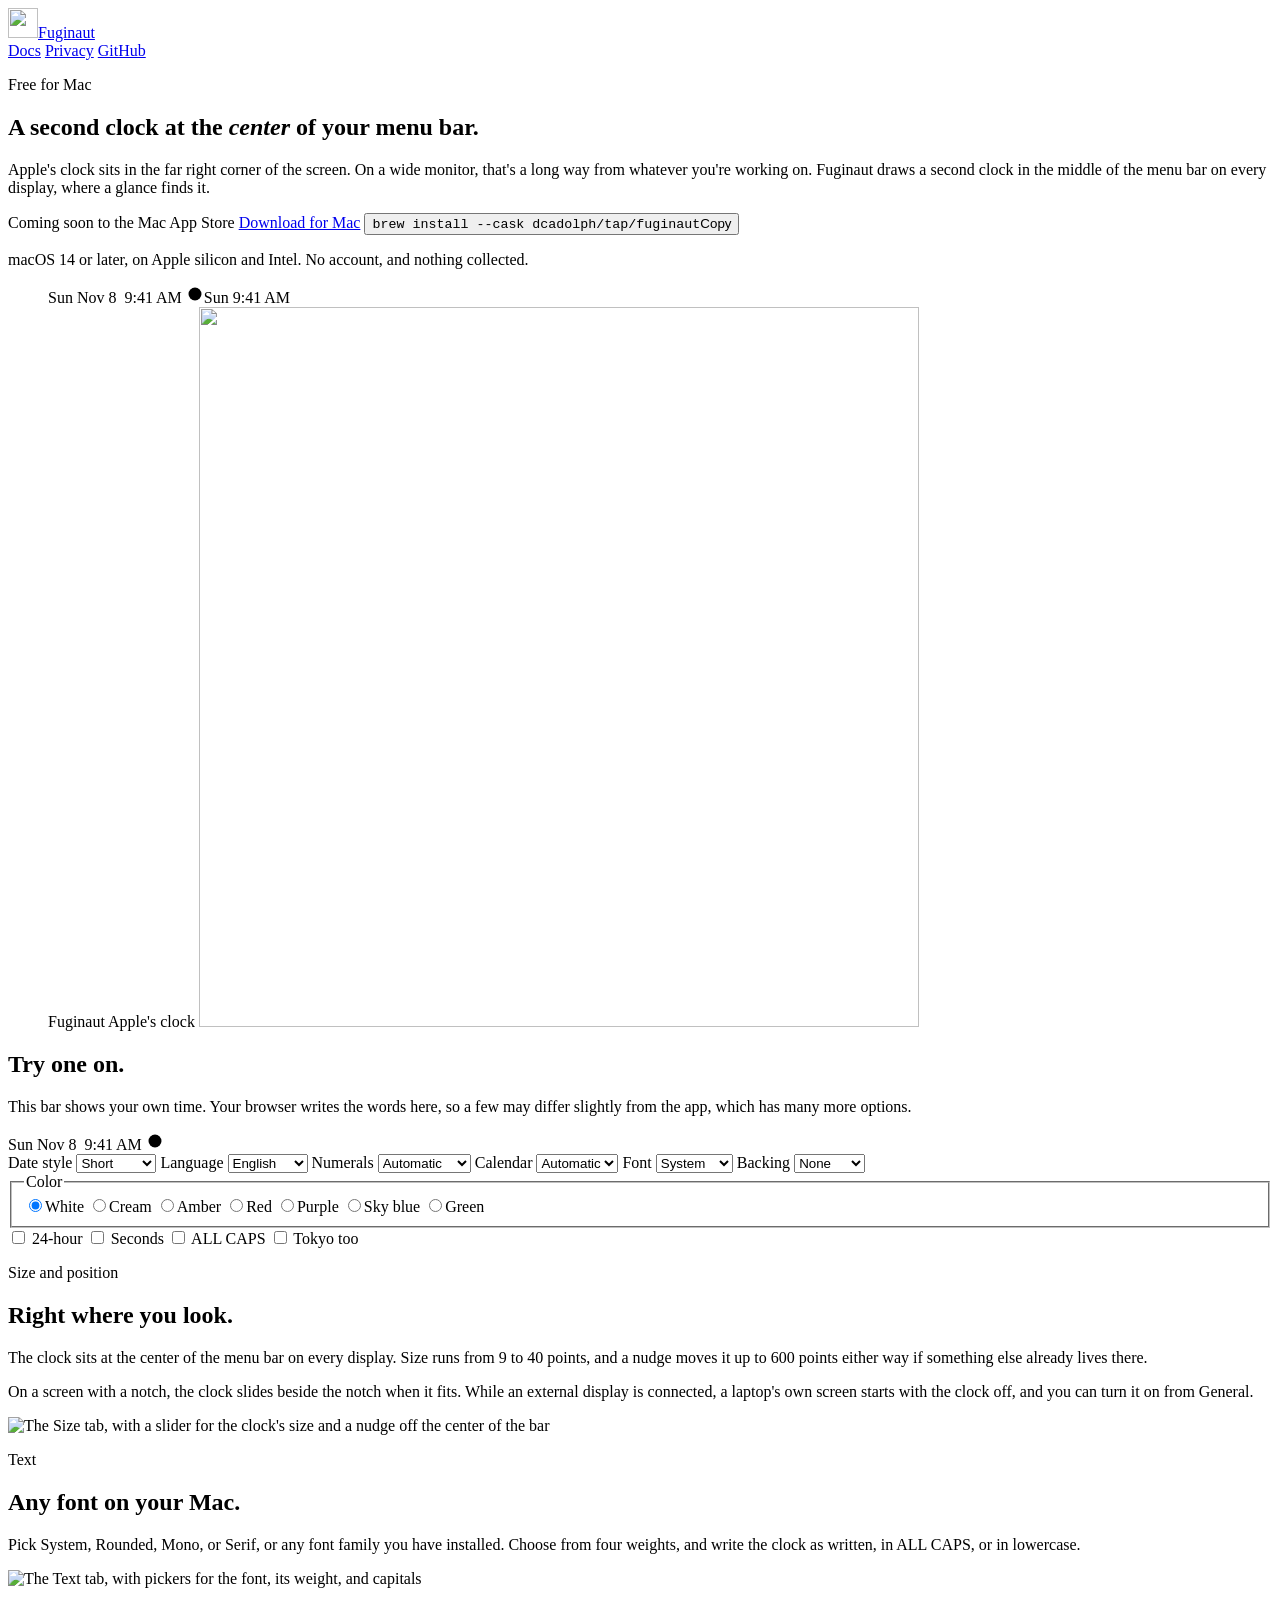
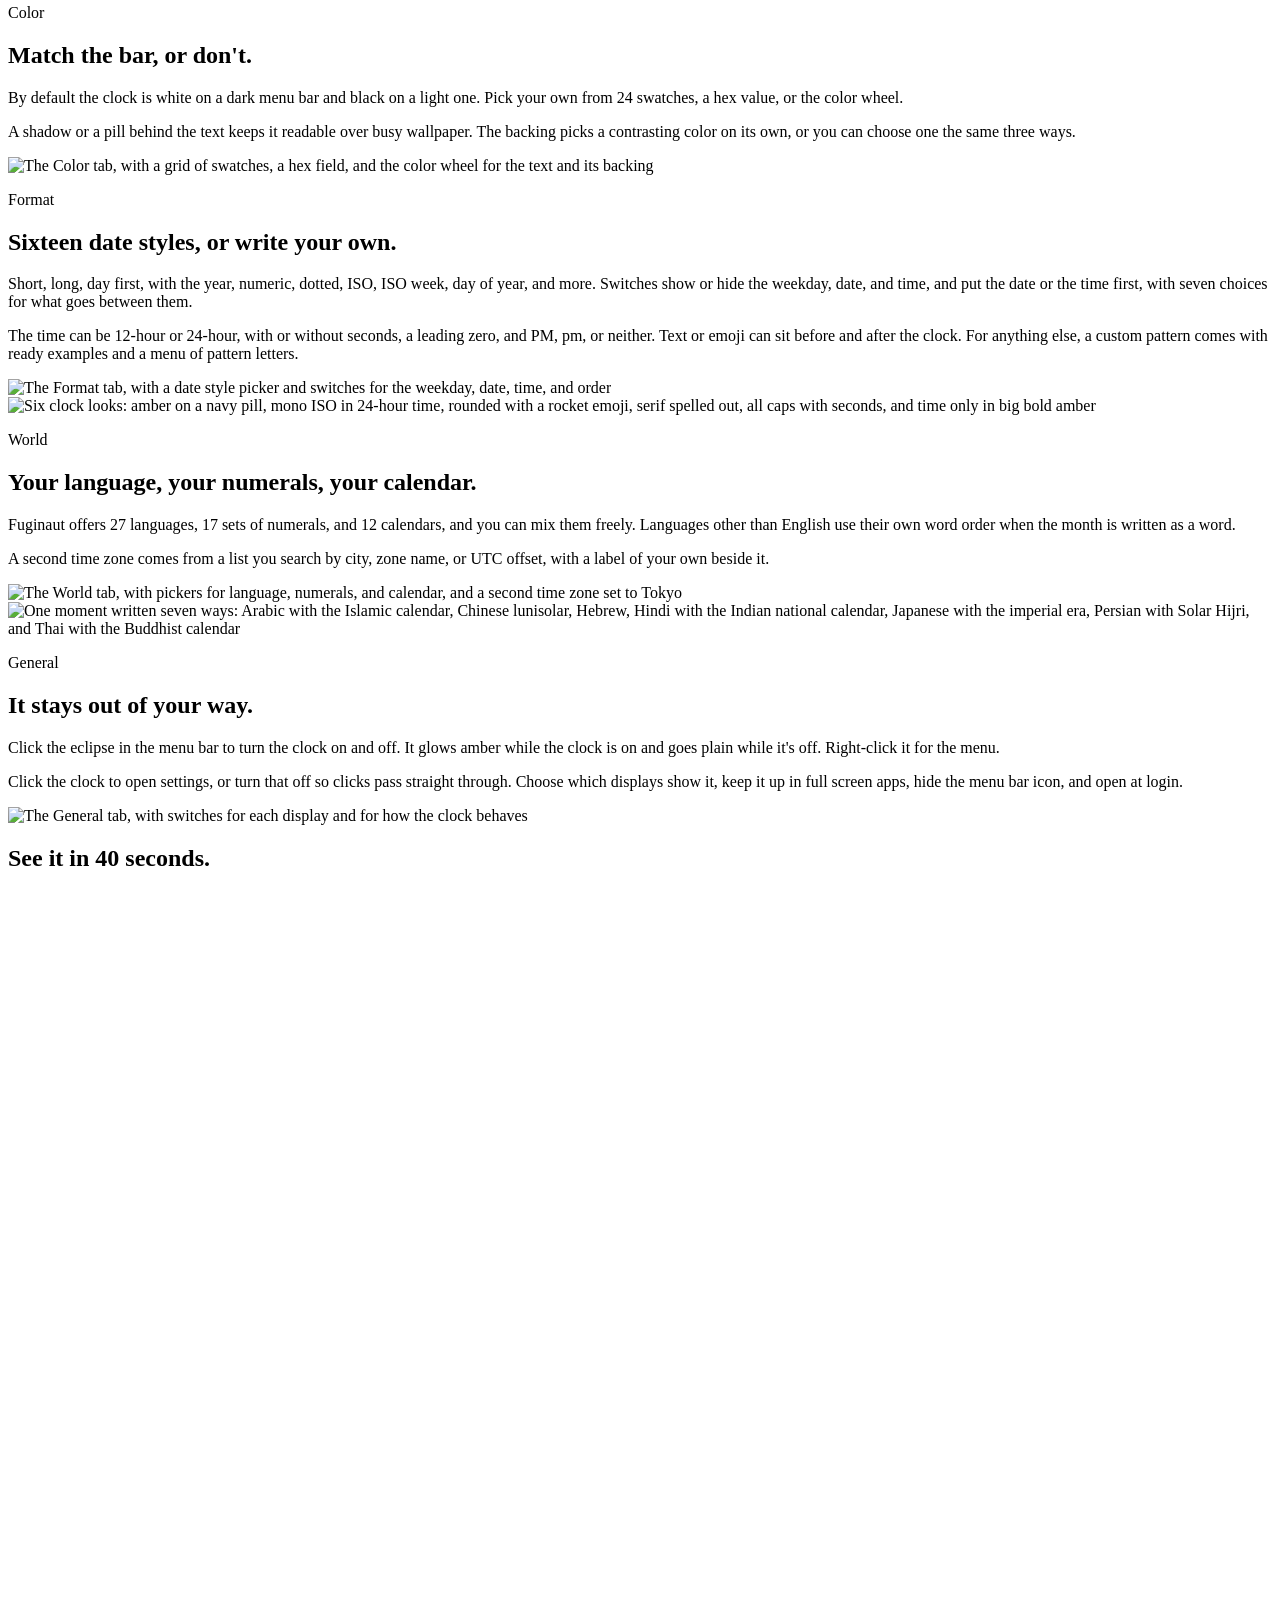
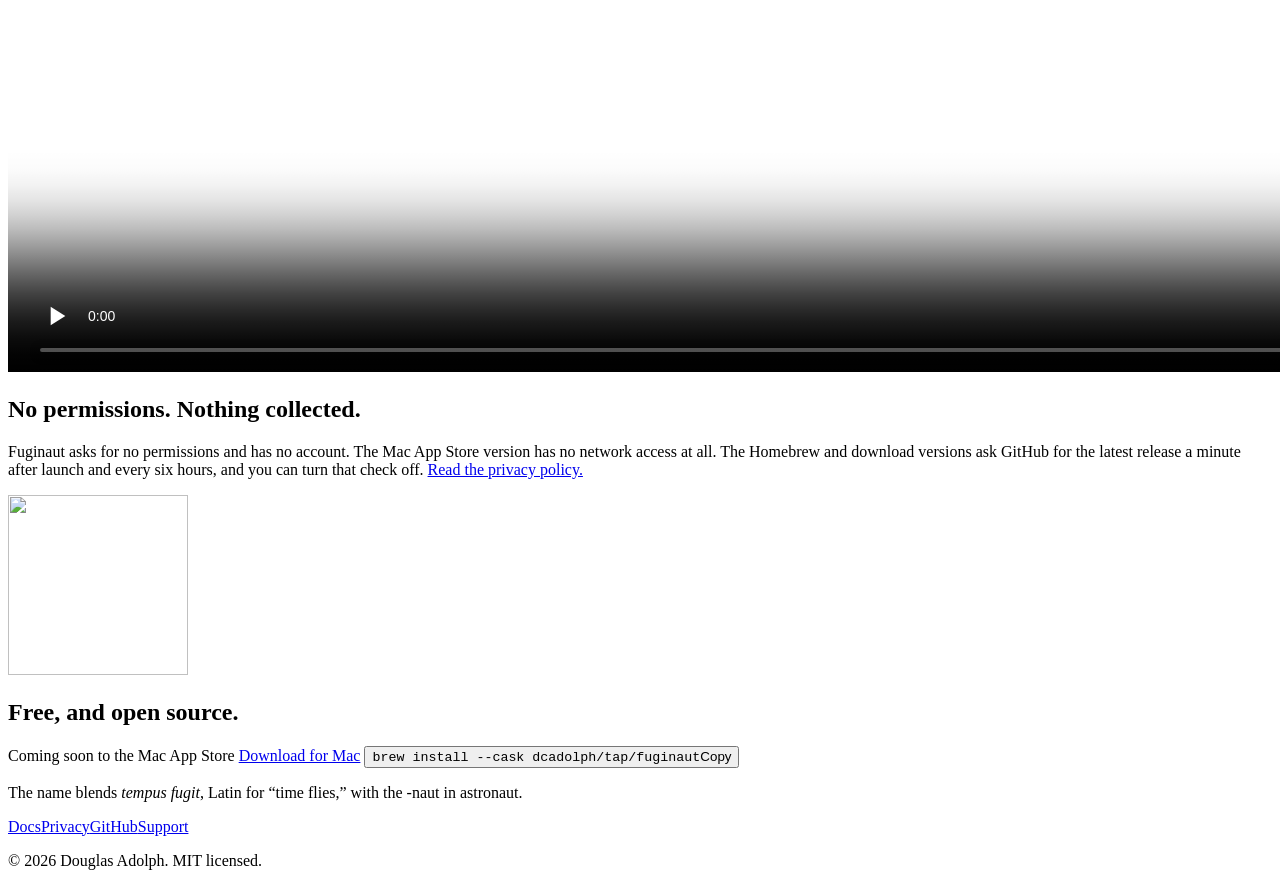
==== site/index.html @ a24723ca "Add the fuginaut.com site" ====
<!doctype html>
<html lang="en">
<head>
<meta charset="utf-8">
<meta name="viewport" content="width=device-width, initial-scale=1">
<title>Fuginaut: a second clock at the center of your menu bar</title>
<meta name="description" content="A free Mac app that draws a second clock at the center of the menu bar on every display. Any font, color, date style, language, numerals, and calendar.">
<link rel="canonical" href="https://fuginaut.com/">
<meta name="color-scheme" content="dark light">
<link rel="icon" href="/assets/favicon.png">
<link rel="apple-touch-icon" href="/assets/apple-touch-icon.png">
<meta property="og:title" content="Fuginaut">
<meta property="og:description" content="A second clock at the center of your menu bar. Free for Mac.">
<meta property="og:url" content="https://fuginaut.com/">
<meta property="og:type" content="website">
<meta property="og:image" content="https://fuginaut.com/assets/social.png">
<meta property="og:image:width" content="1200">
<meta property="og:image:height" content="630">
<meta name="twitter:card" content="summary_large_image">
<link rel="stylesheet" href="/style.css">
</head>
<body>

<header class="top">
  <div class="w">
    <a class="brand" href="/"><img src="/assets/favicon.png" alt="" width="30" height="30">Fuginaut</a>
    <nav>
      <a href="/docs">Docs</a>
      <a href="/privacy/">Privacy</a>
      <a href="https://github.com/dcadolph/fuginaut">GitHub</a>
    </nav>
  </div>
</header>

<main>
<section class="hero">
  <div class="w">
    <p class="hook">Free for Mac</p>
    <h1>A second clock at the <em>center</em> of your menu bar.</h1>
    <div class="intro">
      <p class="lede">Apple's clock sits in the far right corner of the screen. On a wide monitor, that's a long way from whatever you're working on. Fuginaut draws a second clock in the middle of the menu bar on every display, where a glance finds it.</p>
      <div class="cta">
        <span class="btn soon" aria-disabled="true">Coming soon to the Mac App Store</span>
        <a class="btn" href="https://github.com/dcadolph/fuginaut/releases/latest/download/fuginaut_macos_universal.dmg">Download for Mac</a>
        <button class="copy" type="button" data-copy="brew install --cask dcadolph/tap/fuginaut" aria-label="Copy the Homebrew install command"><code>brew install --cask dcadolph/tap/fuginaut</code><span data-copied>Copy</span></button>
        <p class="fine">macOS 14 or later, on Apple silicon and Intel. No account, and nothing collected.</p>
      </div>
    </div>

    <figure class="stage" aria-label="A wide menu bar with Fuginaut's clock at the center and Apple's clock at the far right, showing your current time">
      <div class="bar" aria-hidden="true">
        <span class="stubs"><i></i><i class="wide"></i><i></i><i></i></span>
        <span class="center" id="hero-clock">Sun Nov 8&nbsp;&nbsp;9:41 AM</span>
        <span class="right"><svg class="ring" viewBox="0 0 20 20" width="18" height="18"><circle cx="10" cy="10" r="7.2"/></svg><span id="apple-clock">Sun 9:41 AM</span></span>
      </div>
      <div class="sky" aria-hidden="true">
        <span class="tag tag-center">Fuginaut</span>
        <span class="tag tag-right">Apple's clock</span>
        <img class="naut" src="/assets/astronaut.png" alt="" width="720" height="720">
      </div>
    </figure>
  </div>
</section>

<section class="play" id="try">
  <div class="w">
    <h2>Try one on.</h2>
    <p class="sec-lede">This bar shows your own time. Your browser writes the words here, so a few may differ slightly from the app, which has many more options.</p>
    <div class="playbox">
      <div class="bar play-bar" id="play-bar" aria-live="off">
        <span class="stubs" aria-hidden="true"><i></i><i class="wide"></i></span>
        <span class="center"><bdi id="play-clock">Sun Nov 8&nbsp;&nbsp;9:41 AM</bdi></span>
        <span class="right" aria-hidden="true"><svg class="ring" viewBox="0 0 20 20" width="18" height="18"><circle cx="10" cy="10" r="7.2"/></svg></span>
      </div>
      <form class="controls" id="play-form">
        <label>Date style
          <select name="style">
            <option value="short">Short</option>
            <option value="long">Long</option>
            <option value="year">With year</option>
            <option value="numeric">Numeric</option>
            <option value="iso">ISO</option>
            <option value="none">Time only</option>
          </select>
        </label>
        <label>Language
          <select name="lang">
            <option value="en-US">English</option>
            <option value="ar">Arabic</option>
            <option value="zh-Hans">Chinese</option>
            <option value="fr">French</option>
            <option value="de">German</option>
            <option value="he">Hebrew</option>
            <option value="hi">Hindi</option>
            <option value="ja">Japanese</option>
            <option value="ko">Korean</option>
            <option value="fa">Persian</option>
            <option value="ru">Russian</option>
            <option value="es">Spanish</option>
            <option value="th">Thai</option>
          </select>
        </label>
        <label>Numerals
          <select name="nu">
            <option value="">Automatic</option>
            <option value="latn">Western</option>
            <option value="arab">Arabic-Indic</option>
            <option value="deva">Devanagari</option>
            <option value="beng">Bengali</option>
            <option value="thai">Thai</option>
            <option value="tibt">Tibetan</option>
            <option value="hanidec">Chinese</option>
          </select>
        </label>
        <label>Calendar
          <select name="ca">
            <option value="">Automatic</option>
            <option value="gregory">Gregorian</option>
            <option value="islamic">Islamic</option>
            <option value="hebrew">Hebrew</option>
            <option value="persian">Persian</option>
            <option value="buddhist">Buddhist</option>
            <option value="japanese">Japanese</option>
            <option value="chinese">Chinese</option>
          </select>
        </label>
        <label>Font
          <select name="font">
            <option value="system">System</option>
            <option value="rounded">Rounded</option>
            <option value="mono">Mono</option>
            <option value="serif">Serif</option>
          </select>
        </label>
        <label>Backing
          <select name="backing">
            <option value="none">None</option>
            <option value="shadow">Shadow</option>
            <option value="pill">Pill</option>
          </select>
        </label>
        <fieldset class="swatches">
          <legend>Color</legend>
          <label style="--c:#ffffff"><input type="radio" name="color" value="#ffffff" checked><span class="sr">White</span></label>
          <label style="--c:#f5ebd1"><input type="radio" name="color" value="#f5ebd1"><span class="sr">Cream</span></label>
          <label style="--c:#ffad1a"><input type="radio" name="color" value="#ffad1a"><span class="sr">Amber</span></label>
          <label style="--c:#ff453a"><input type="radio" name="color" value="#ff453a"><span class="sr">Red</span></label>
          <label style="--c:#bf5af2"><input type="radio" name="color" value="#bf5af2"><span class="sr">Purple</span></label>
          <label style="--c:#64d2ff"><input type="radio" name="color" value="#64d2ff"><span class="sr">Sky blue</span></label>
          <label style="--c:#30d158"><input type="radio" name="color" value="#30d158"><span class="sr">Green</span></label>
        </fieldset>
        <div class="checks">
          <label><input type="checkbox" name="h24"> 24-hour</label>
          <label><input type="checkbox" name="seconds"> Seconds</label>
          <label><input type="checkbox" name="caps"> ALL CAPS</label>
          <label><input type="checkbox" name="tokyo"> Tokyo too</label>
        </div>
      </form>
    </div>
  </div>
</section>

<section class="feature">
  <div class="w split">
    <div class="copy-col">
      <p class="kicker">Size and position</p>
      <h2>Right where you look.</h2>
      <p>The clock sits at the center of the menu bar on every display. Size runs from 9 to 40 points, and a nudge moves it up to 600 points either way if something else already lives there.</p>
      <p>On a screen with a notch, the clock slides beside the notch when it fits. While an external display is connected, a laptop's own screen starts with the clock off, and you can turn it on from General.</p>
    </div>
    <picture class="shot">
      <source srcset="/assets/settings-size-light.png" media="(prefers-color-scheme: light)">
      <img src="/assets/settings-size-dark.png" alt="The Size tab, with a slider for the clock's size and a nudge off the center of the bar" width="540" height="408" loading="lazy">
    </picture>
  </div>
</section>

<section class="feature">
  <div class="w split flip">
    <div class="copy-col">
      <p class="kicker">Text</p>
      <h2>Any font on your Mac.</h2>
      <p>Pick System, Rounded, Mono, or Serif, or any font family you have installed. Choose from four weights, and write the clock as written, in ALL CAPS, or in lowercase.</p>
    </div>
    <picture class="shot">
      <source srcset="/assets/settings-text-light.png" media="(prefers-color-scheme: light)">
      <img src="/assets/settings-text-dark.png" alt="The Text tab, with pickers for the font, its weight, and capitals" width="540" height="368" loading="lazy">
    </picture>
  </div>
</section>

<section class="feature">
  <div class="w split">
    <div class="copy-col">
      <p class="kicker">Color</p>
      <h2>Match the bar, or don't.</h2>
      <p>By default the clock is white on a dark menu bar and black on a light one. Pick your own from 24 swatches, a hex value, or the color wheel.</p>
      <p>A shadow or a pill behind the text keeps it readable over busy wallpaper. The backing picks a contrasting color on its own, or you can choose one the same three ways.</p>
    </div>
    <picture class="shot">
      <source srcset="/assets/settings-color-light.png" media="(prefers-color-scheme: light)">
      <img src="/assets/settings-color-dark.png" alt="The Color tab, with a grid of swatches, a hex field, and the color wheel for the text and its backing" width="540" height="547" loading="lazy">
    </picture>
  </div>
</section>

<section class="feature">
  <div class="w split flip">
    <div class="copy-col">
      <p class="kicker">Format</p>
      <h2>Sixteen date styles, or write your own.</h2>
      <p>Short, long, day first, with the year, numeric, dotted, ISO, ISO week, day of year, and more. Switches show or hide the weekday, date, and time, and put the date or the time first, with seven choices for what goes between them.</p>
      <p>The time can be 12-hour or 24-hour, with or without seconds, a leading zero, and PM, pm, or neither. Text or emoji can sit before and after the clock. For anything else, a custom pattern comes with ready examples and a menu of pattern letters.</p>
    </div>
    <picture class="shot">
      <source srcset="/assets/settings-format-light.png" media="(prefers-color-scheme: light)">
      <img src="/assets/settings-format-dark.png" alt="The Format tab, with a date style picker and switches for the weekday, date, time, and order" width="540" height="547" loading="lazy">
    </picture>
  </div>
  <div class="w wall" tabindex="0" role="region" aria-label="Six clock looks">
    <img src="/assets/styles-wall.jpg" alt="Six clock looks: amber on a navy pill, mono ISO in 24-hour time, rounded with a rocket emoji, serif spelled out, all caps with seconds, and time only in big bold amber" width="1400" height="634" loading="lazy">
  </div>
</section>

<section class="feature">
  <div class="w split">
    <div class="copy-col">
      <p class="kicker">World</p>
      <h2>Your language, your numerals, your calendar.</h2>
      <p>Fuginaut offers 27 languages, 17 sets of numerals, and 12 calendars, and you can mix them freely. Languages other than English use their own word order when the month is written as a word.</p>
      <p>A second time zone comes from a list you search by city, zone name, or UTC offset, with a label of your own beside it.</p>
    </div>
    <picture class="shot">
      <source srcset="/assets/settings-world-light.png" media="(prefers-color-scheme: light)">
      <img src="/assets/settings-world-dark.png" alt="The World tab, with pickers for language, numerals, and calendar, and a second time zone set to Tokyo" width="540" height="547" loading="lazy">
    </picture>
  </div>
  <div class="w wall" tabindex="0" role="region" aria-label="One moment written seven ways">
    <img src="/assets/world-wall.jpg" alt="One moment written seven ways: Arabic with the Islamic calendar, Chinese lunisolar, Hebrew, Hindi with the Indian national calendar, Japanese with the imperial era, Persian with Solar Hijri, and Thai with the Buddhist calendar" width="1400" height="656" loading="lazy">
  </div>
</section>

<section class="feature">
  <div class="w split flip">
    <div class="copy-col">
      <p class="kicker">General</p>
      <h2>It stays out of your way.</h2>
      <p>Click the eclipse in the menu bar to turn the clock on and off. It glows amber while the clock is on and goes plain while it's off. Right-click it for the menu.</p>
      <p>Click the clock to open settings, or turn that off so clicks pass straight through. Choose which displays show it, keep it up in full screen apps, hide the menu bar icon, and open at login.</p>
    </div>
    <picture class="shot">
      <source srcset="/assets/settings-general-light.png" media="(prefers-color-scheme: light)">
      <img src="/assets/settings-general-dark.png" alt="The General tab, with switches for each display and for how the clock behaves" width="540" height="513" loading="lazy">
    </picture>
  </div>
</section>

<section class="watch">
  <div class="w">
    <h2>See it in 40 seconds.</h2>
    <video controls preload="none" poster="/assets/poster.jpg" width="1920" height="1080">
      <source src="/assets/promo.mp4" type="video/mp4">
      <track kind="captions" src="/assets/promo.vtt" srclang="en" label="English">
    </video>
  </div>
</section>

<section class="quiet">
  <div class="w">
    <h2>No permissions. Nothing collected.</h2>
    <p class="sec-lede">Fuginaut asks for no permissions and has no account. The Mac App Store version has no network access at all. The Homebrew and download versions ask GitHub for the latest release a minute after launch and every six hours, and you can turn that check off. <a href="/privacy/">Read the privacy policy.</a></p>
  </div>
</section>

<section class="get" id="get">
  <div class="w">
    <img src="/assets/astronaut.png" alt="" width="180" height="180" loading="lazy">
    <h2>Free, and open source.</h2>
    <div class="cta">
      <span class="btn soon" aria-disabled="true">Coming soon to the Mac App Store</span>
      <a class="btn" href="https://github.com/dcadolph/fuginaut/releases/latest/download/fuginaut_macos_universal.dmg">Download for Mac</a>
      <button class="copy" type="button" data-copy="brew install --cask dcadolph/tap/fuginaut" aria-label="Copy the Homebrew install command"><code>brew install --cask dcadolph/tap/fuginaut</code><span data-copied>Copy</span></button>
    </div>
  </div>
</section>
</main>

<footer class="foot">
  <div class="w">
    <p>The name blends <i>tempus fugit</i>, Latin for &ldquo;time flies,&rdquo; with the -naut in astronaut.</p>
    <p class="links"><a href="/docs">Docs</a><a href="/privacy/">Privacy</a><a href="https://github.com/dcadolph/fuginaut">GitHub</a><a href="https://github.com/dcadolph/fuginaut/issues">Support</a></p>
    <p class="fine">&copy; 2026 Douglas Adolph. MIT licensed.</p>
  </div>
</footer>

<script src="/app.js"></script>
</body>
</html>
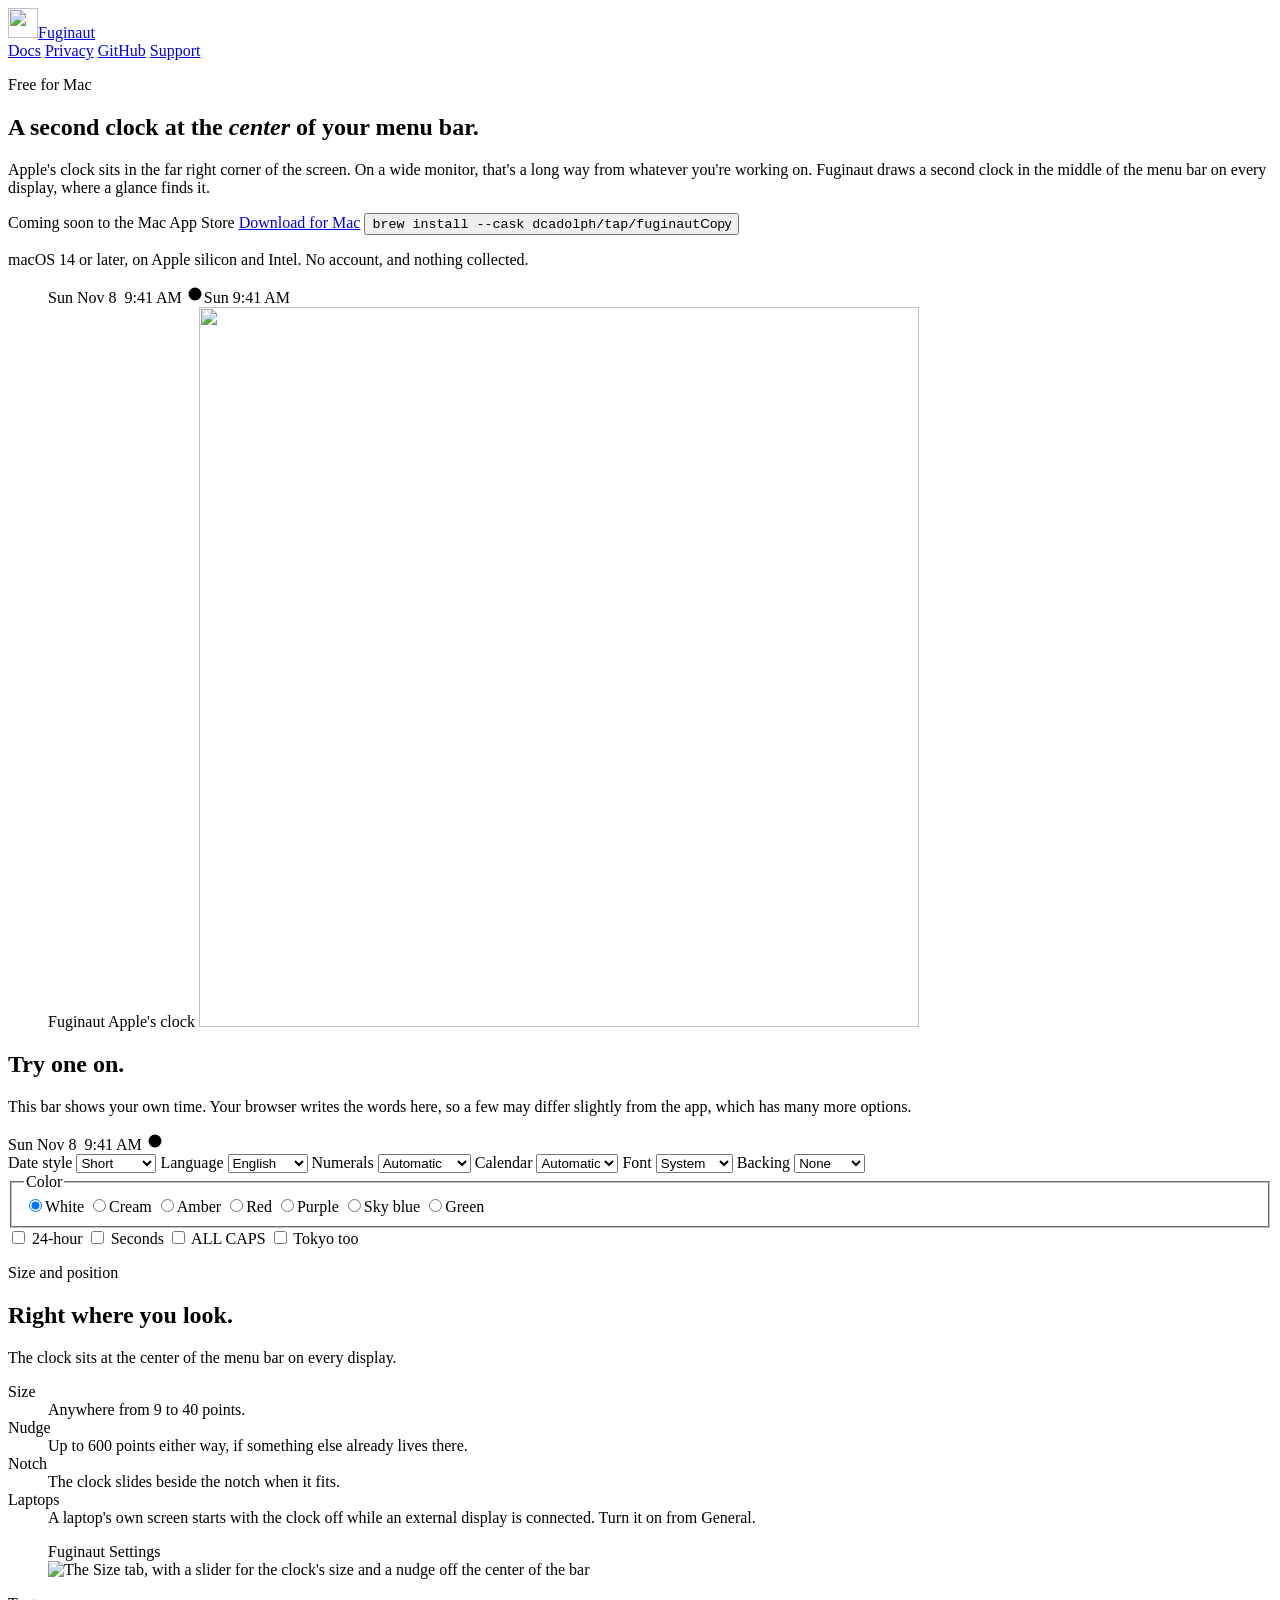
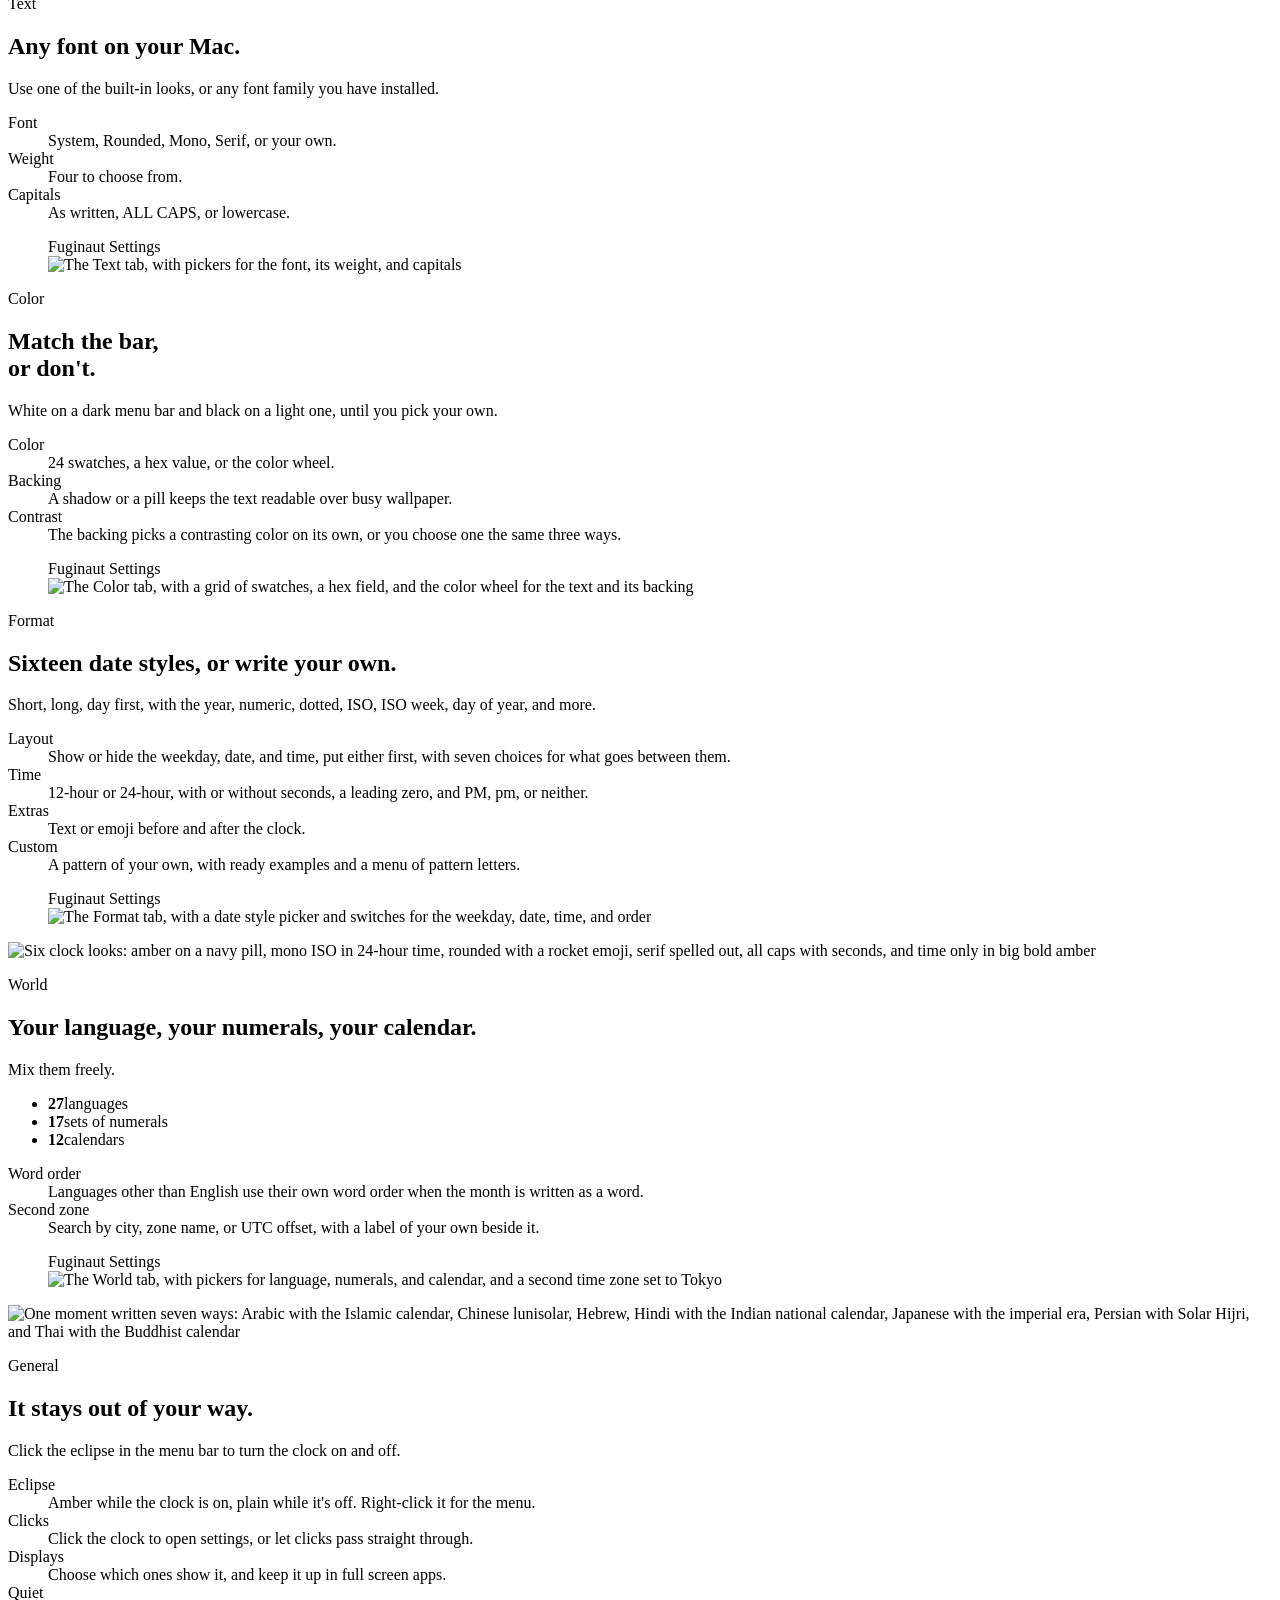
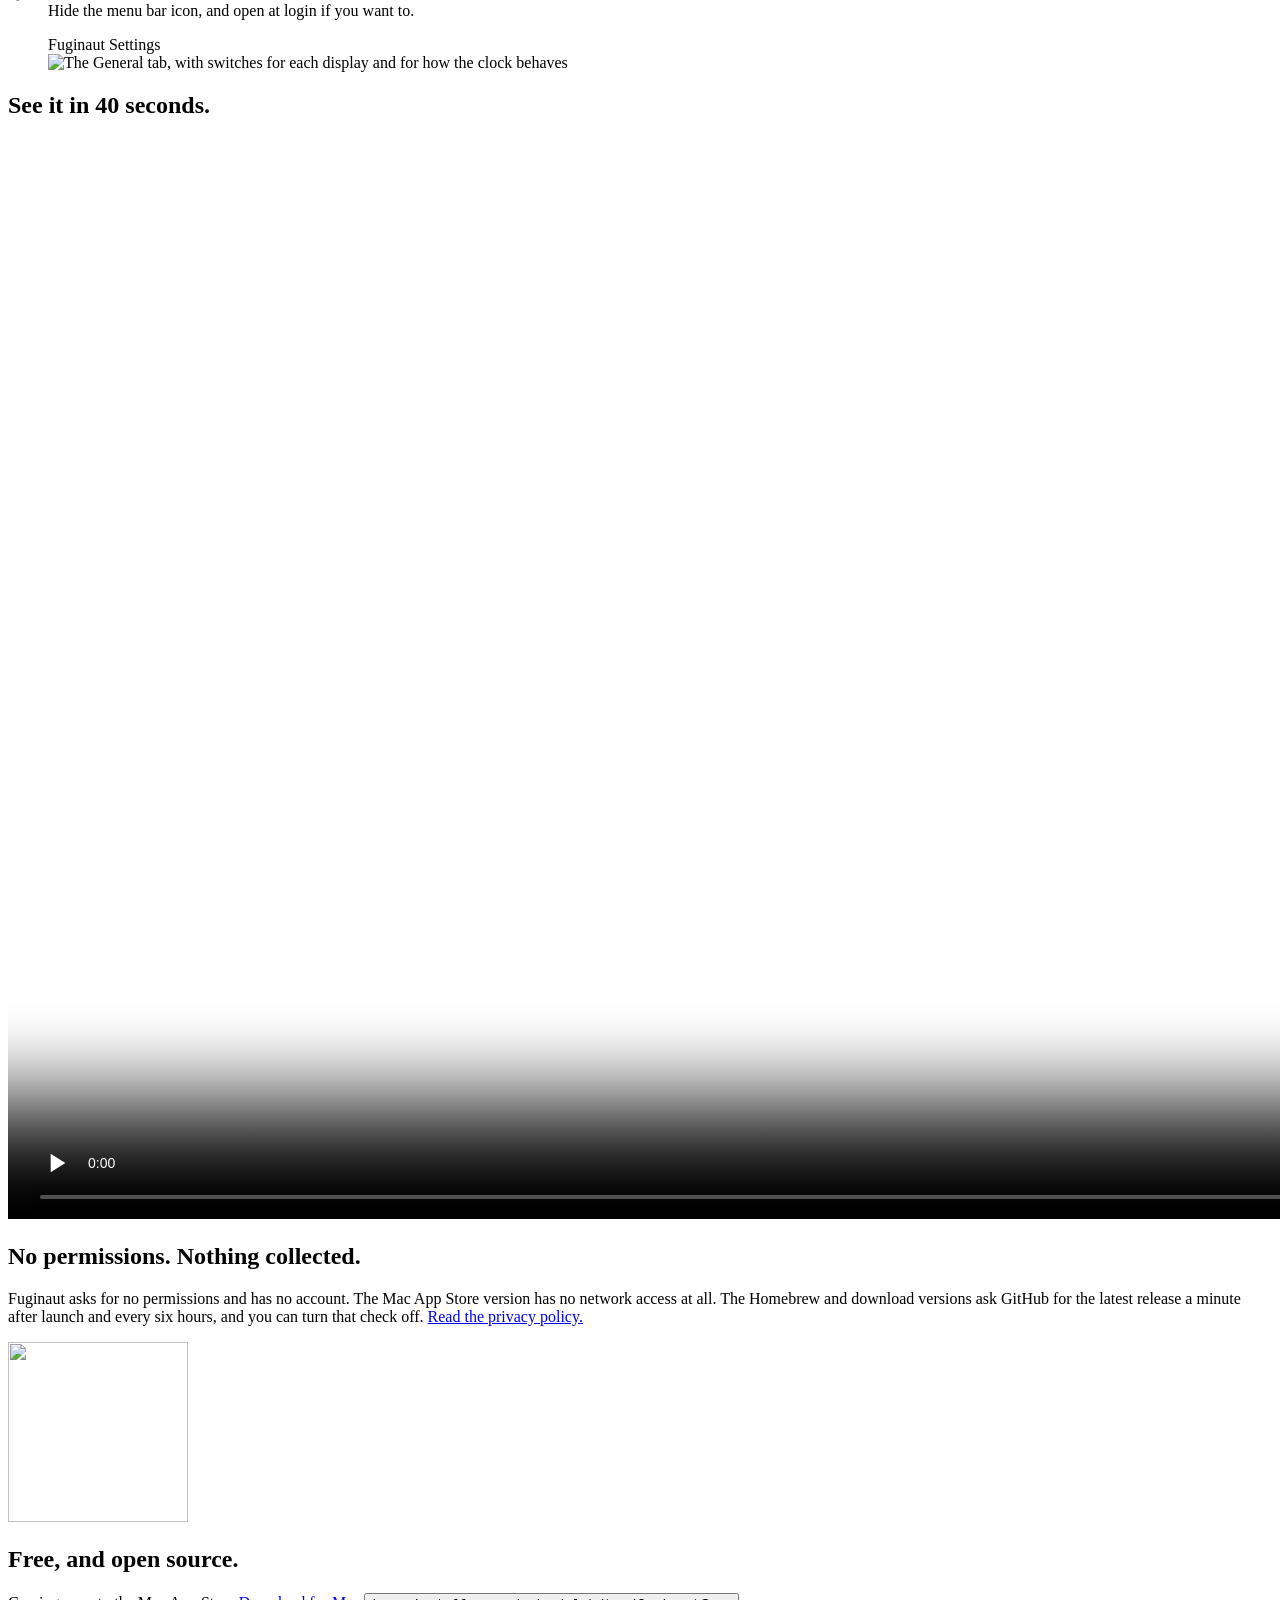
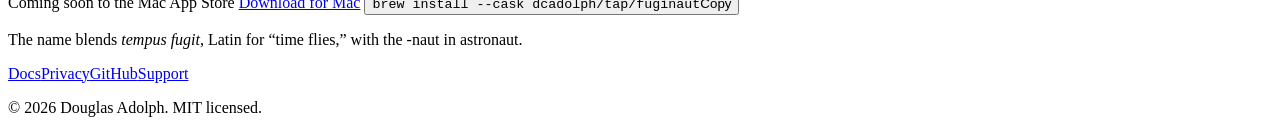
==== commit a82867f2: "Refresh the site layout, center the footer, and add Support to the header" ====
--- a/site/index.html
+++ b/site/index.html
@@ -28,6 +28,7 @@
       <a href="/docs">Docs</a>
       <a href="/privacy/">Privacy</a>
       <a href="https://github.com/dcadolph/fuginaut">GitHub</a>
+      <a href="https://github.com/dcadolph/fuginaut/issues">Support</a>
     </nav>
   </div>
 </header>
@@ -37,14 +38,12 @@
   <div class="w">
     <p class="hook">Free for Mac</p>
     <h1>A second clock at the <em>center</em> of your menu bar.</h1>
-    <div class="intro">
-      <p class="lede">Apple's clock sits in the far right corner of the screen. On a wide monitor, that's a long way from whatever you're working on. Fuginaut draws a second clock in the middle of the menu bar on every display, where a glance finds it.</p>
-      <div class="cta">
+    <p class="lede">Apple's clock sits in the far right corner of the screen. On a wide monitor, that's a long way from whatever you're working on. Fuginaut draws a second clock in the middle of the menu bar on every display, where a glance finds it.</p>
+    <div class="cta">
         <span class="btn soon" aria-disabled="true">Coming soon to the Mac App Store</span>
         <a class="btn" href="https://github.com/dcadolph/fuginaut/releases/latest/download/fuginaut_macos_universal.dmg">Download for Mac</a>
         <button class="copy" type="button" data-copy="brew install --cask dcadolph/tap/fuginaut" aria-label="Copy the Homebrew install command"><code>brew install --cask dcadolph/tap/fuginaut</code><span data-copied>Copy</span></button>
         <p class="fine">macOS 14 or later, on Apple silicon and Intel. No account, and nothing collected.</p>
-      </div>
     </div>
 
     <figure class="stage" aria-label="A wide menu bar with Fuginaut's clock at the center and Apple's clock at the far right, showing your current time">
@@ -62,10 +61,12 @@
   </div>
 </section>
 
-<section class="play" id="try">
-  <div class="w">
-    <h2>Try one on.</h2>
-    <p class="sec-lede">This bar shows your own time. Your browser writes the words here, so a few may differ slightly from the app, which has many more options.</p>
+<section class="band lift play" id="try">
+  <div class="w">
+    <div class="head">
+      <h2>Try one on.</h2>
+      <p class="sec-lede">This bar shows your own time. Your browser writes the words here, so a few may differ slightly from the app, which has many more options.</p>
+    </div>
     <div class="playbox">
       <div class="bar play-bar" id="play-bar" aria-live="off">
         <span class="stubs" aria-hidden="true"><i></i><i class="wide"></i></span>
@@ -139,6 +140,7 @@
             <option value="pill">Pill</option>
           </select>
         </label>
+        <div class="control-foot">
         <fieldset class="swatches">
           <legend>Color</legend>
           <label style="--c:#ffffff"><input type="radio" name="color" value="#ffffff" checked><span class="sr">White</span></label>
@@ -155,109 +157,162 @@
           <label><input type="checkbox" name="caps"> ALL CAPS</label>
           <label><input type="checkbox" name="tokyo"> Tokyo too</label>
         </div>
+        </div>
       </form>
     </div>
   </div>
 </section>
 
-<section class="feature">
+<section class="band feature">
   <div class="w split">
     <div class="copy-col">
       <p class="kicker">Size and position</p>
       <h2>Right where you look.</h2>
-      <p>The clock sits at the center of the menu bar on every display. Size runs from 9 to 40 points, and a nudge moves it up to 600 points either way if something else already lives there.</p>
-      <p>On a screen with a notch, the clock slides beside the notch when it fits. While an external display is connected, a laptop's own screen starts with the clock off, and you can turn it on from General.</p>
-    </div>
-    <picture class="shot">
-      <source srcset="/assets/settings-size-light.png" media="(prefers-color-scheme: light)">
-      <img src="/assets/settings-size-dark.png" alt="The Size tab, with a slider for the clock's size and a nudge off the center of the bar" width="540" height="408" loading="lazy">
-    </picture>
-  </div>
-</section>
-
-<section class="feature">
+      <p class="say">The clock sits at the center of the menu bar on every display.</p>
+      <dl class="facts">
+        <div><dt>Size</dt><dd>Anywhere from 9 to 40 points.</dd></div>
+        <div><dt>Nudge</dt><dd>Up to 600 points either way, if something else already lives there.</dd></div>
+        <div><dt>Notch</dt><dd>The clock slides beside the notch when it fits.</dd></div>
+        <div><dt>Laptops</dt><dd>A laptop's own screen starts with the clock off while an external display is connected. Turn it on from General.</dd></div>
+      </dl>
+    </div>
+    <figure class="shot">
+      <figcaption class="chrome" aria-hidden="true"><i></i><i></i><i></i><span>Fuginaut Settings</span></figcaption>
+      <picture>
+        <source srcset="/assets/settings-size-light.png" media="(prefers-color-scheme: light)">
+        <img src="/assets/settings-size-dark.png" alt="The Size tab, with a slider for the clock's size and a nudge off the center of the bar" width="540" height="363" loading="lazy">
+      </picture>
+    </figure>
+  </div>
+</section>
+
+<section class="band lift feature">
   <div class="w split flip">
     <div class="copy-col">
       <p class="kicker">Text</p>
       <h2>Any font on your Mac.</h2>
-      <p>Pick System, Rounded, Mono, or Serif, or any font family you have installed. Choose from four weights, and write the clock as written, in ALL CAPS, or in lowercase.</p>
-    </div>
-    <picture class="shot">
-      <source srcset="/assets/settings-text-light.png" media="(prefers-color-scheme: light)">
-      <img src="/assets/settings-text-dark.png" alt="The Text tab, with pickers for the font, its weight, and capitals" width="540" height="368" loading="lazy">
-    </picture>
-  </div>
-</section>
-
-<section class="feature">
+      <p class="say">Use one of the built-in looks, or any font family you have installed.</p>
+      <dl class="facts">
+        <div><dt>Font</dt><dd>System, Rounded, Mono, Serif, or your own.</dd></div>
+        <div><dt>Weight</dt><dd>Four to choose from.</dd></div>
+        <div><dt>Capitals</dt><dd>As written, ALL CAPS, or lowercase.</dd></div>
+      </dl>
+    </div>
+    <figure class="shot">
+      <figcaption class="chrome" aria-hidden="true"><i></i><i></i><i></i><span>Fuginaut Settings</span></figcaption>
+      <picture>
+        <source srcset="/assets/settings-text-light.png" media="(prefers-color-scheme: light)">
+        <img src="/assets/settings-text-dark.png" alt="The Text tab, with pickers for the font, its weight, and capitals" width="540" height="344" loading="lazy">
+      </picture>
+    </figure>
+  </div>
+</section>
+
+<section class="band feature">
   <div class="w split">
     <div class="copy-col">
       <p class="kicker">Color</p>
-      <h2>Match the bar, or don't.</h2>
-      <p>By default the clock is white on a dark menu bar and black on a light one. Pick your own from 24 swatches, a hex value, or the color wheel.</p>
-      <p>A shadow or a pill behind the text keeps it readable over busy wallpaper. The backing picks a contrasting color on its own, or you can choose one the same three ways.</p>
-    </div>
-    <picture class="shot">
-      <source srcset="/assets/settings-color-light.png" media="(prefers-color-scheme: light)">
-      <img src="/assets/settings-color-dark.png" alt="The Color tab, with a grid of swatches, a hex field, and the color wheel for the text and its backing" width="540" height="547" loading="lazy">
-    </picture>
-  </div>
-</section>
-
-<section class="feature">
+      <h2>Match the bar,<br> or don't.</h2>
+      <p class="say">White on a dark menu bar and black on a light one, until you pick your own.</p>
+      <dl class="facts">
+        <div><dt>Color</dt><dd>24 swatches, a hex value, or the color wheel.</dd></div>
+        <div><dt>Backing</dt><dd>A shadow or a pill keeps the text readable over busy wallpaper.</dd></div>
+        <div><dt>Contrast</dt><dd>The backing picks a contrasting color on its own, or you choose one the same three ways.</dd></div>
+      </dl>
+    </div>
+    <figure class="shot">
+      <figcaption class="chrome" aria-hidden="true"><i></i><i></i><i></i><span>Fuginaut Settings</span></figcaption>
+      <picture>
+        <source srcset="/assets/settings-color-light.png" media="(prefers-color-scheme: light)">
+        <img src="/assets/settings-color-dark.png" alt="The Color tab, with a grid of swatches, a hex field, and the color wheel for the text and its backing" width="540" height="656" loading="lazy">
+      </picture>
+    </figure>
+  </div>
+</section>
+
+<section class="band lift feature">
   <div class="w split flip">
     <div class="copy-col">
       <p class="kicker">Format</p>
       <h2>Sixteen date styles, or write your own.</h2>
-      <p>Short, long, day first, with the year, numeric, dotted, ISO, ISO week, day of year, and more. Switches show or hide the weekday, date, and time, and put the date or the time first, with seven choices for what goes between them.</p>
-      <p>The time can be 12-hour or 24-hour, with or without seconds, a leading zero, and PM, pm, or neither. Text or emoji can sit before and after the clock. For anything else, a custom pattern comes with ready examples and a menu of pattern letters.</p>
-    </div>
-    <picture class="shot">
-      <source srcset="/assets/settings-format-light.png" media="(prefers-color-scheme: light)">
-      <img src="/assets/settings-format-dark.png" alt="The Format tab, with a date style picker and switches for the weekday, date, time, and order" width="540" height="547" loading="lazy">
-    </picture>
+      <p class="say">Short, long, day first, with the year, numeric, dotted, ISO, ISO week, day of year, and more.</p>
+      <dl class="facts">
+        <div><dt>Layout</dt><dd>Show or hide the weekday, date, and time, put either first, with seven choices for what goes between them.</dd></div>
+        <div><dt>Time</dt><dd>12-hour or 24-hour, with or without seconds, a leading zero, and PM, pm, or neither.</dd></div>
+        <div><dt>Extras</dt><dd>Text or emoji before and after the clock.</dd></div>
+        <div><dt>Custom</dt><dd>A pattern of your own, with ready examples and a menu of pattern letters.</dd></div>
+      </dl>
+    </div>
+    <figure class="shot">
+      <figcaption class="chrome" aria-hidden="true"><i></i><i></i><i></i><span>Fuginaut Settings</span></figcaption>
+      <picture>
+        <source srcset="/assets/settings-format-light.png" media="(prefers-color-scheme: light)">
+        <img src="/assets/settings-format-dark.png" alt="The Format tab, with a date style picker and switches for the weekday, date, time, and order" width="540" height="747" loading="lazy">
+      </picture>
+    </figure>
   </div>
   <div class="w wall" tabindex="0" role="region" aria-label="Six clock looks">
     <img src="/assets/styles-wall.jpg" alt="Six clock looks: amber on a navy pill, mono ISO in 24-hour time, rounded with a rocket emoji, serif spelled out, all caps with seconds, and time only in big bold amber" width="1400" height="634" loading="lazy">
   </div>
 </section>
 
-<section class="feature">
+<section class="band feature">
   <div class="w split">
     <div class="copy-col">
       <p class="kicker">World</p>
       <h2>Your language, your numerals, your calendar.</h2>
-      <p>Fuginaut offers 27 languages, 17 sets of numerals, and 12 calendars, and you can mix them freely. Languages other than English use their own word order when the month is written as a word.</p>
-      <p>A second time zone comes from a list you search by city, zone name, or UTC offset, with a label of your own beside it.</p>
-    </div>
-    <picture class="shot">
-      <source srcset="/assets/settings-world-light.png" media="(prefers-color-scheme: light)">
-      <img src="/assets/settings-world-dark.png" alt="The World tab, with pickers for language, numerals, and calendar, and a second time zone set to Tokyo" width="540" height="547" loading="lazy">
-    </picture>
+      <p class="say">Mix them freely.</p>
+      <ul class="stats">
+        <li><b>27</b>languages</li>
+        <li><b>17</b>sets of numerals</li>
+        <li><b>12</b>calendars</li>
+      </ul>
+      <dl class="facts">
+        <div><dt>Word order</dt><dd>Languages other than English use their own word order when the month is written as a word.</dd></div>
+        <div><dt>Second zone</dt><dd>Search by city, zone name, or UTC offset, with a label of your own beside it.</dd></div>
+      </dl>
+    </div>
+    <figure class="shot">
+      <figcaption class="chrome" aria-hidden="true"><i></i><i></i><i></i><span>Fuginaut Settings</span></figcaption>
+      <picture>
+        <source srcset="/assets/settings-world-light.png" media="(prefers-color-scheme: light)">
+        <img src="/assets/settings-world-dark.png" alt="The World tab, with pickers for language, numerals, and calendar, and a second time zone set to Tokyo" width="540" height="496" loading="lazy">
+      </picture>
+    </figure>
   </div>
   <div class="w wall" tabindex="0" role="region" aria-label="One moment written seven ways">
     <img src="/assets/world-wall.jpg" alt="One moment written seven ways: Arabic with the Islamic calendar, Chinese lunisolar, Hebrew, Hindi with the Indian national calendar, Japanese with the imperial era, Persian with Solar Hijri, and Thai with the Buddhist calendar" width="1400" height="656" loading="lazy">
   </div>
 </section>
 
-<section class="feature">
+<section class="band lift feature">
   <div class="w split flip">
     <div class="copy-col">
       <p class="kicker">General</p>
       <h2>It stays out of your way.</h2>
-      <p>Click the eclipse in the menu bar to turn the clock on and off. It glows amber while the clock is on and goes plain while it's off. Right-click it for the menu.</p>
-      <p>Click the clock to open settings, or turn that off so clicks pass straight through. Choose which displays show it, keep it up in full screen apps, hide the menu bar icon, and open at login.</p>
-    </div>
-    <picture class="shot">
-      <source srcset="/assets/settings-general-light.png" media="(prefers-color-scheme: light)">
-      <img src="/assets/settings-general-dark.png" alt="The General tab, with switches for each display and for how the clock behaves" width="540" height="513" loading="lazy">
-    </picture>
-  </div>
-</section>
-
-<section class="watch">
-  <div class="w">
-    <h2>See it in 40 seconds.</h2>
+      <p class="say">Click the eclipse in the menu bar to turn the clock on and off.</p>
+      <dl class="facts">
+        <div><dt>Eclipse</dt><dd>Amber while the clock is on, plain while it's off. Right-click it for the menu.</dd></div>
+        <div><dt>Clicks</dt><dd>Click the clock to open settings, or let clicks pass straight through.</dd></div>
+        <div><dt>Displays</dt><dd>Choose which ones show it, and keep it up in full screen apps.</dd></div>
+        <div><dt>Quiet</dt><dd>Hide the menu bar icon, and open at login if you want to.</dd></div>
+      </dl>
+    </div>
+    <figure class="shot">
+      <figcaption class="chrome" aria-hidden="true"><i></i><i></i><i></i><span>Fuginaut Settings</span></figcaption>
+      <picture>
+        <source srcset="/assets/settings-general-light.png" media="(prefers-color-scheme: light)">
+        <img src="/assets/settings-general-dark.png" alt="The General tab, with switches for each display and for how the clock behaves" width="540" height="522" loading="lazy">
+      </picture>
+    </figure>
+  </div>
+</section>
+
+<section class="band watch">
+  <div class="w">
+    <div class="head">
+      <h2>See it in 40 seconds.</h2>
+    </div>
     <video controls preload="none" poster="/assets/poster.jpg" width="1920" height="1080">
       <source src="/assets/promo.mp4" type="video/mp4">
       <track kind="captions" src="/assets/promo.vtt" srclang="en" label="English">
@@ -265,14 +320,16 @@
   </div>
 </section>
 
-<section class="quiet">
-  <div class="w">
-    <h2>No permissions. Nothing collected.</h2>
-    <p class="sec-lede">Fuginaut asks for no permissions and has no account. The Mac App Store version has no network access at all. The Homebrew and download versions ask GitHub for the latest release a minute after launch and every six hours, and you can turn that check off. <a href="/privacy/">Read the privacy policy.</a></p>
-  </div>
-</section>
-
-<section class="get" id="get">
+<section class="band lift quiet">
+  <div class="w">
+    <div class="head">
+      <h2>No permissions. Nothing collected.</h2>
+      <p class="sec-lede">Fuginaut asks for no permissions and has no account. The Mac App Store version has no network access at all. The Homebrew and download versions ask GitHub for the latest release a minute after launch and every six hours, and you can turn that check off. <a href="/privacy/">Read the privacy policy.</a></p>
+    </div>
+  </div>
+</section>
+
+<section class="band get" id="get">
   <div class="w">
     <img src="/assets/astronaut.png" alt="" width="180" height="180" loading="lazy">
     <h2>Free, and open source.</h2>
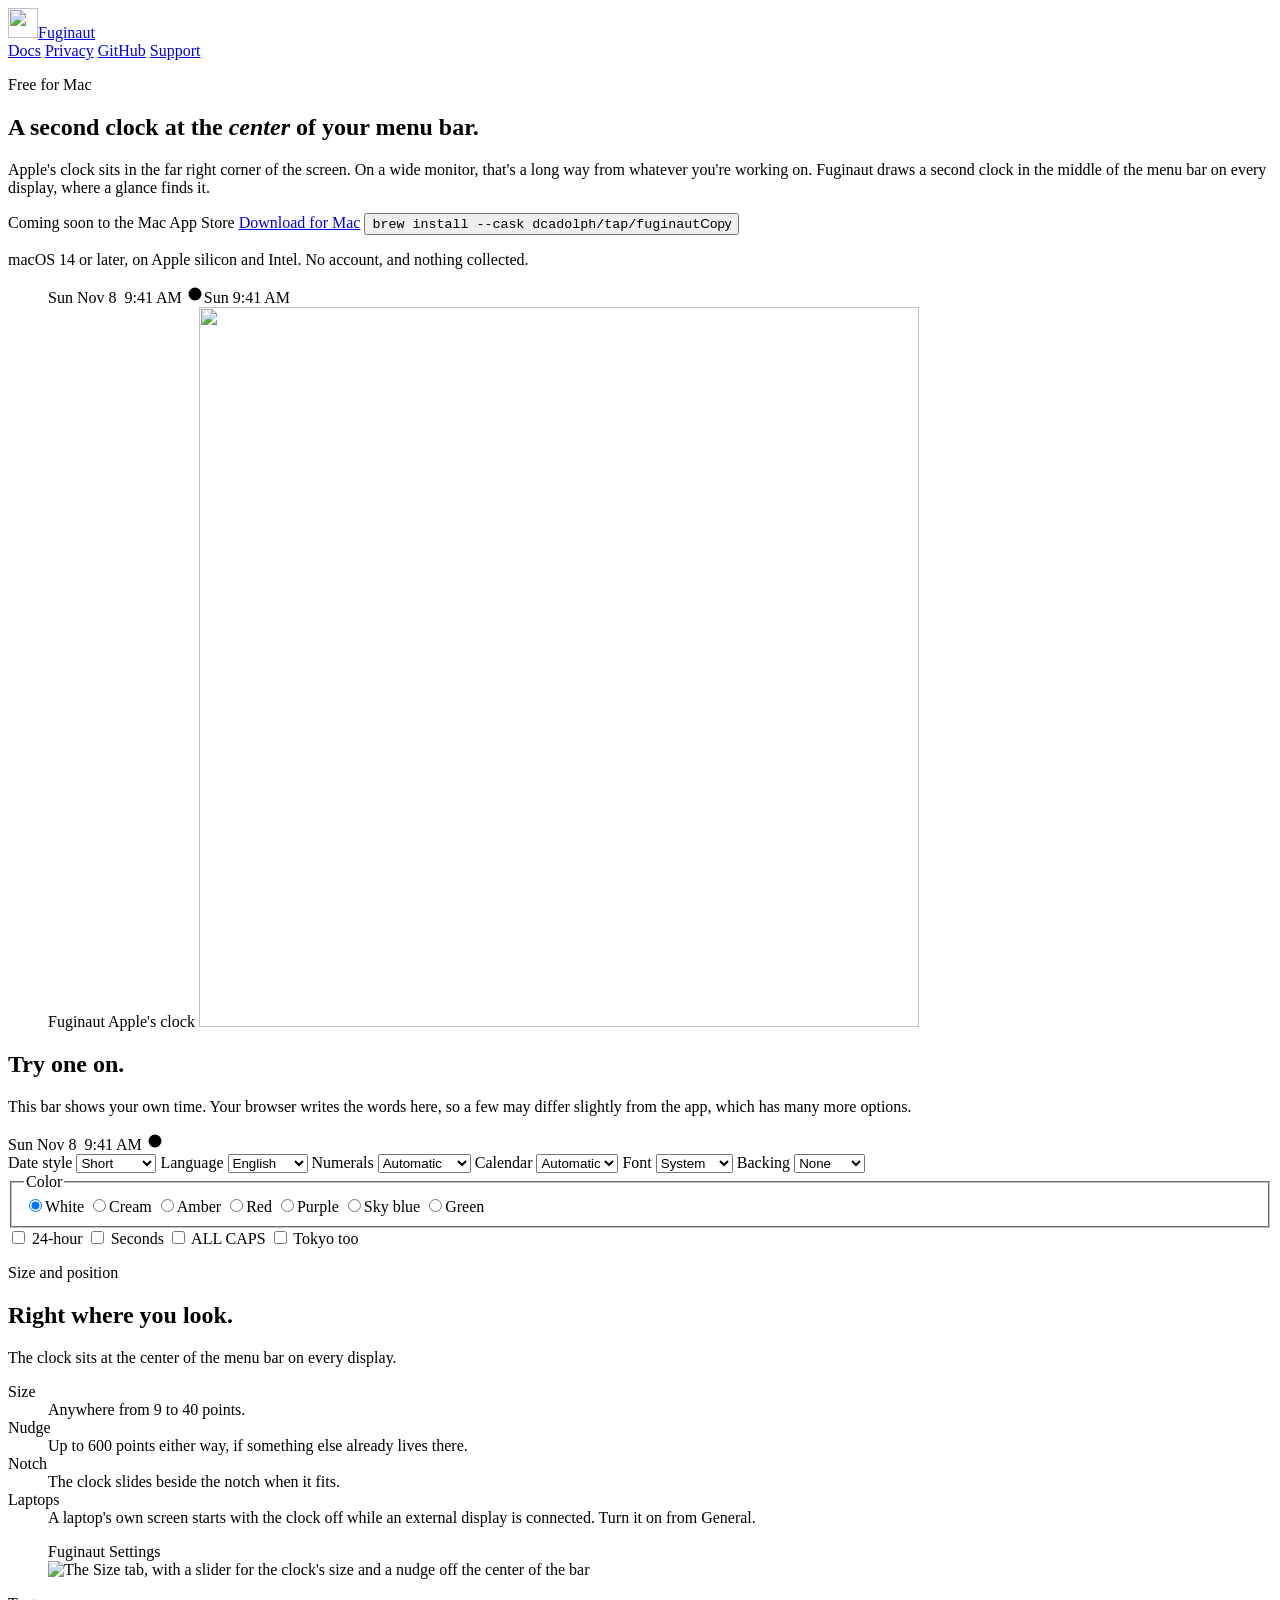
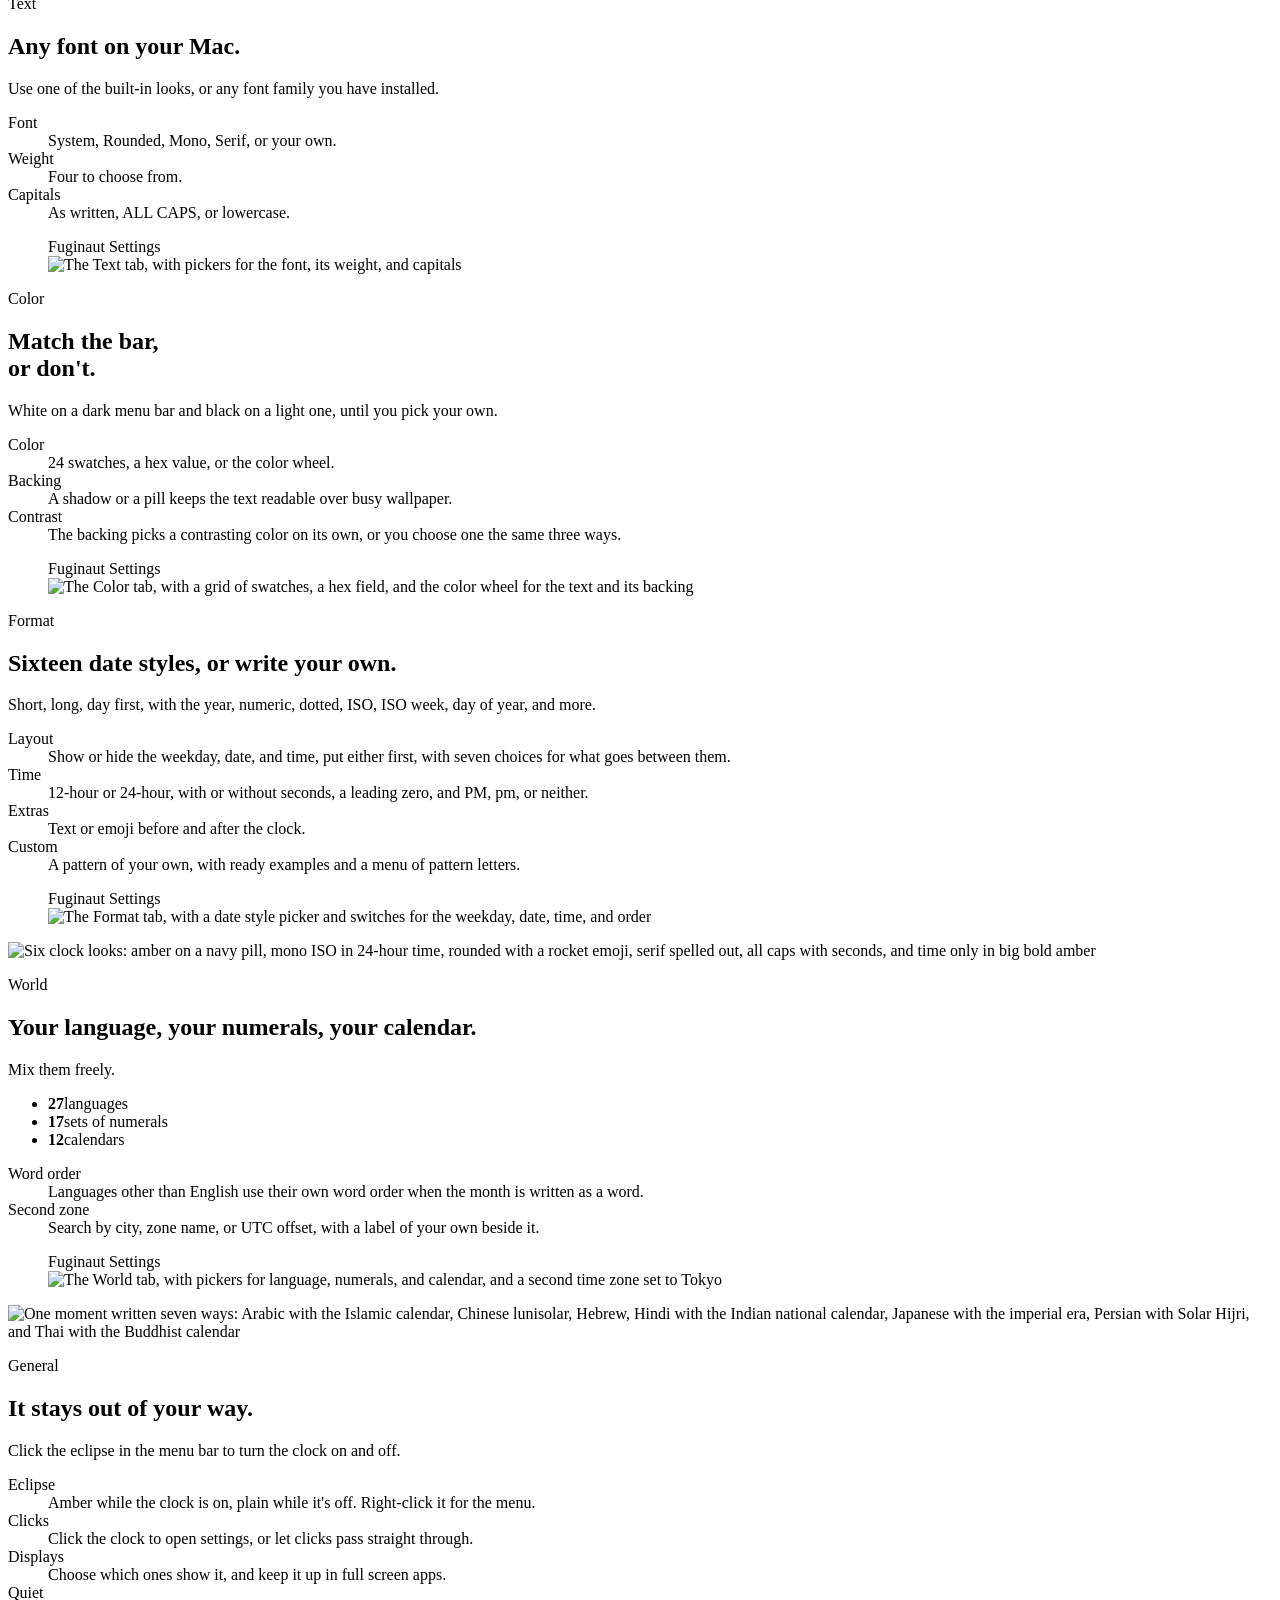
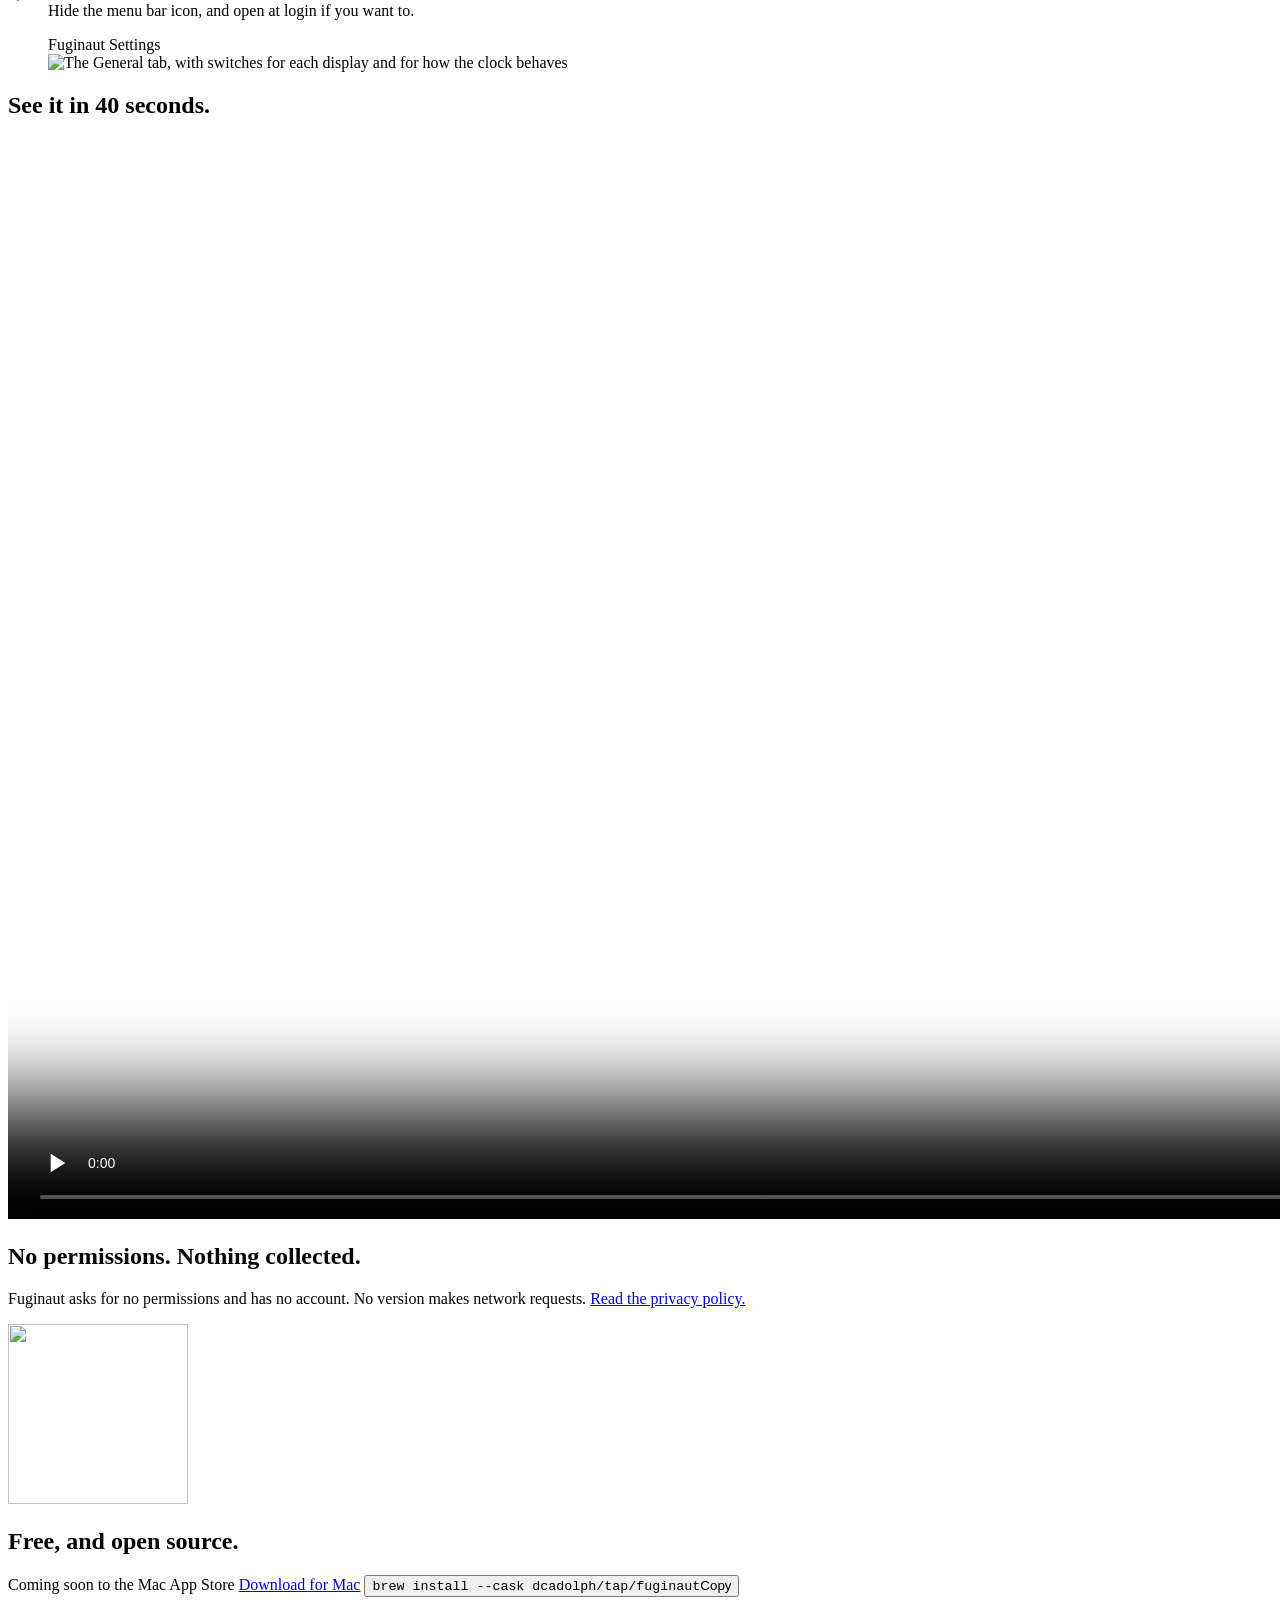
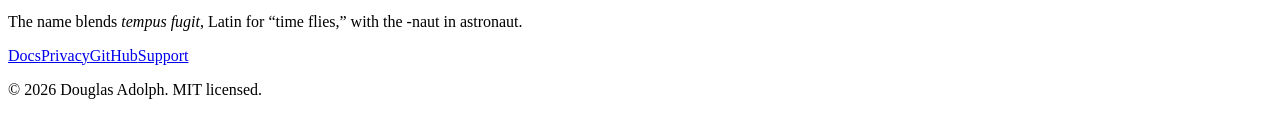
==== commit cafe4c98: "Remove the update checker from the direct build" ====
--- a/site/index.html
+++ b/site/index.html
@@ -324,7 +324,7 @@
   <div class="w">
     <div class="head">
       <h2>No permissions. Nothing collected.</h2>
-      <p class="sec-lede">Fuginaut asks for no permissions and has no account. The Mac App Store version has no network access at all. The Homebrew and download versions ask GitHub for the latest release a minute after launch and every six hours, and you can turn that check off. <a href="/privacy/">Read the privacy policy.</a></p>
+      <p class="sec-lede">Fuginaut asks for no permissions and has no account. No version makes network requests. <a href="/privacy/">Read the privacy policy.</a></p>
     </div>
   </div>
 </section>
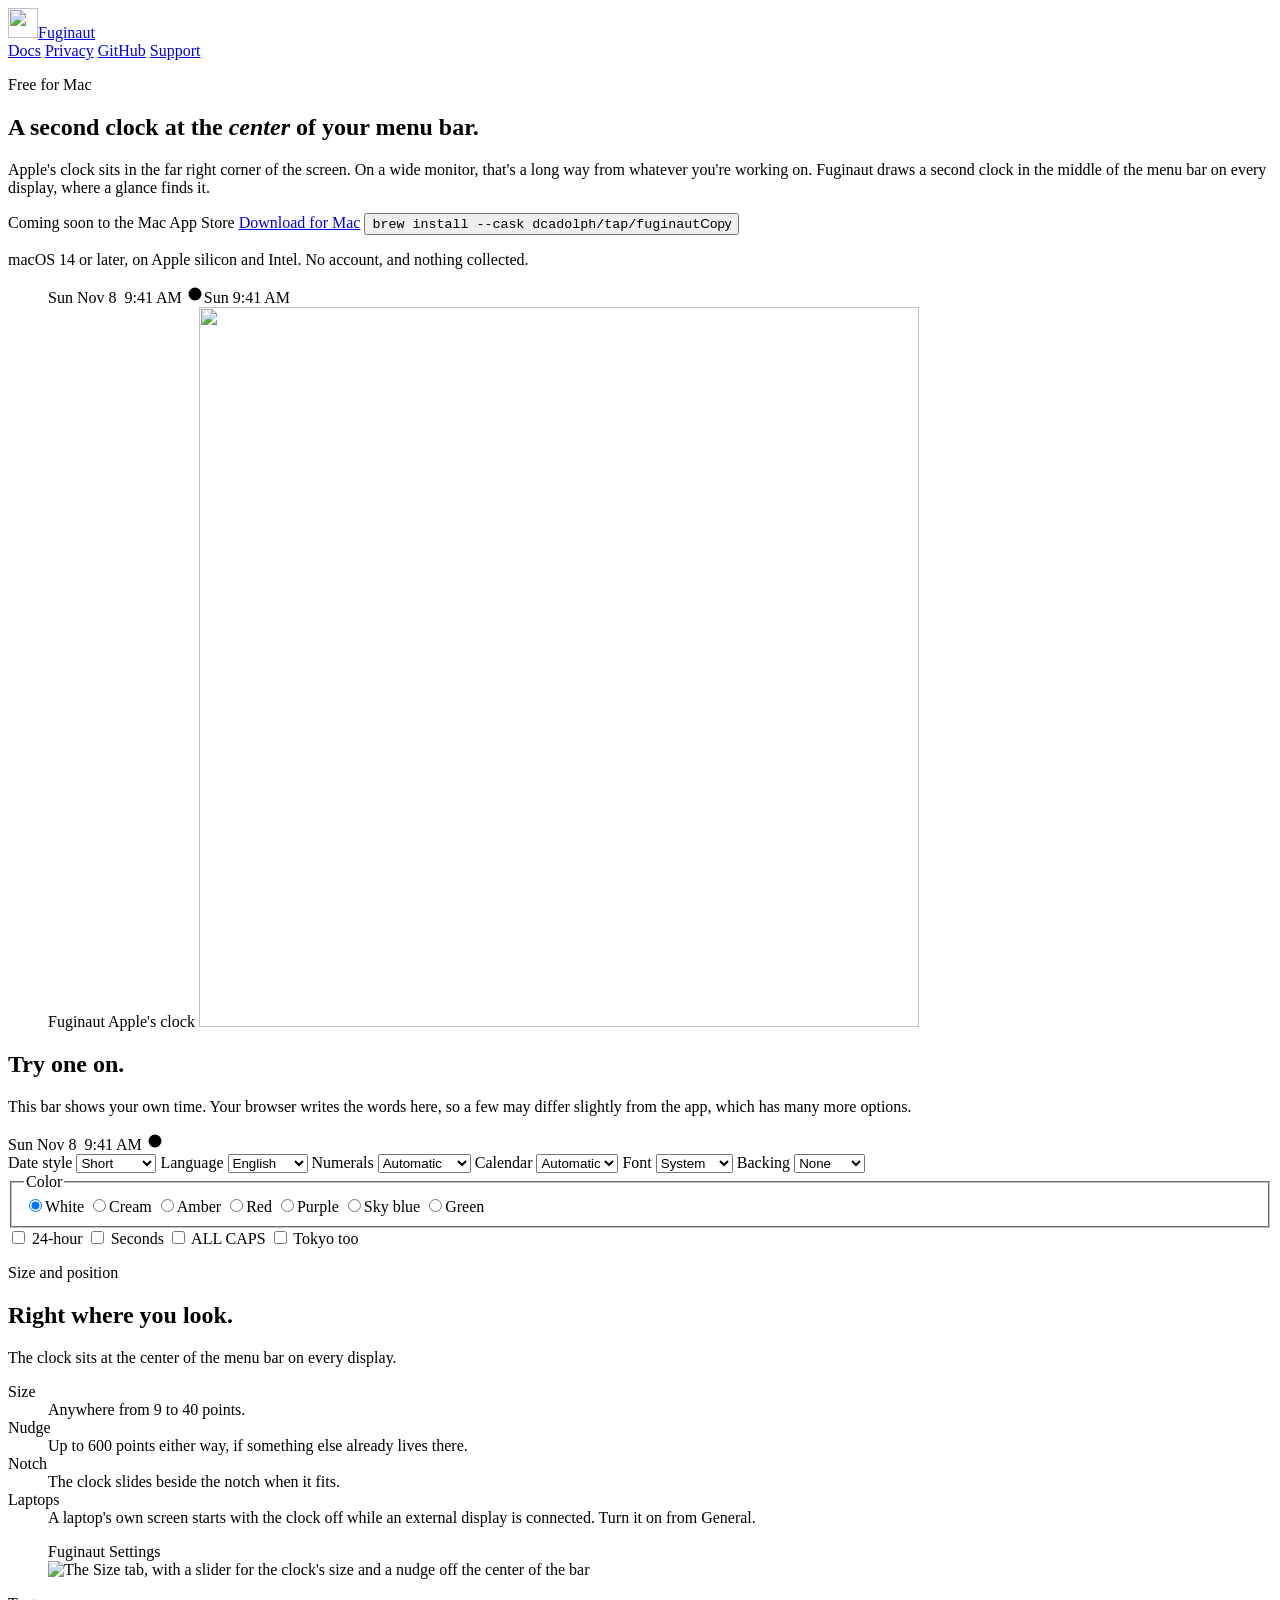
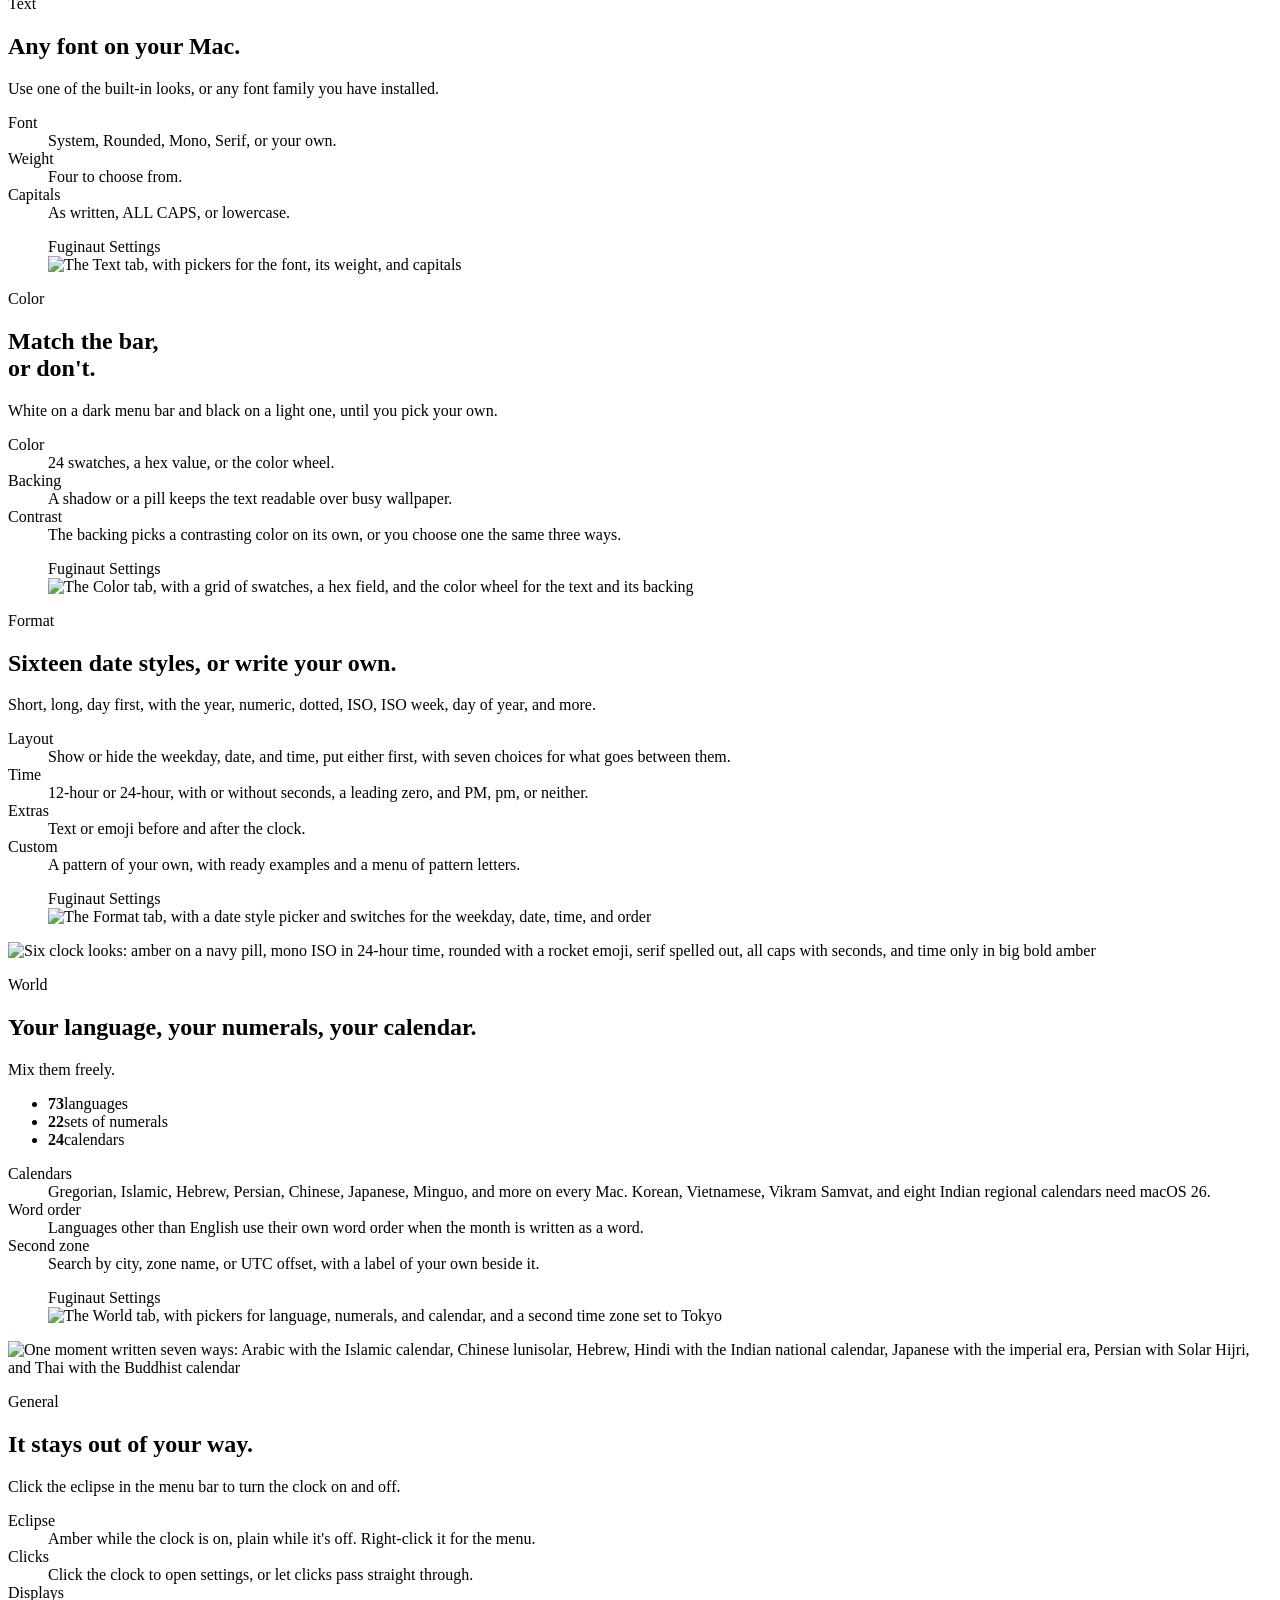
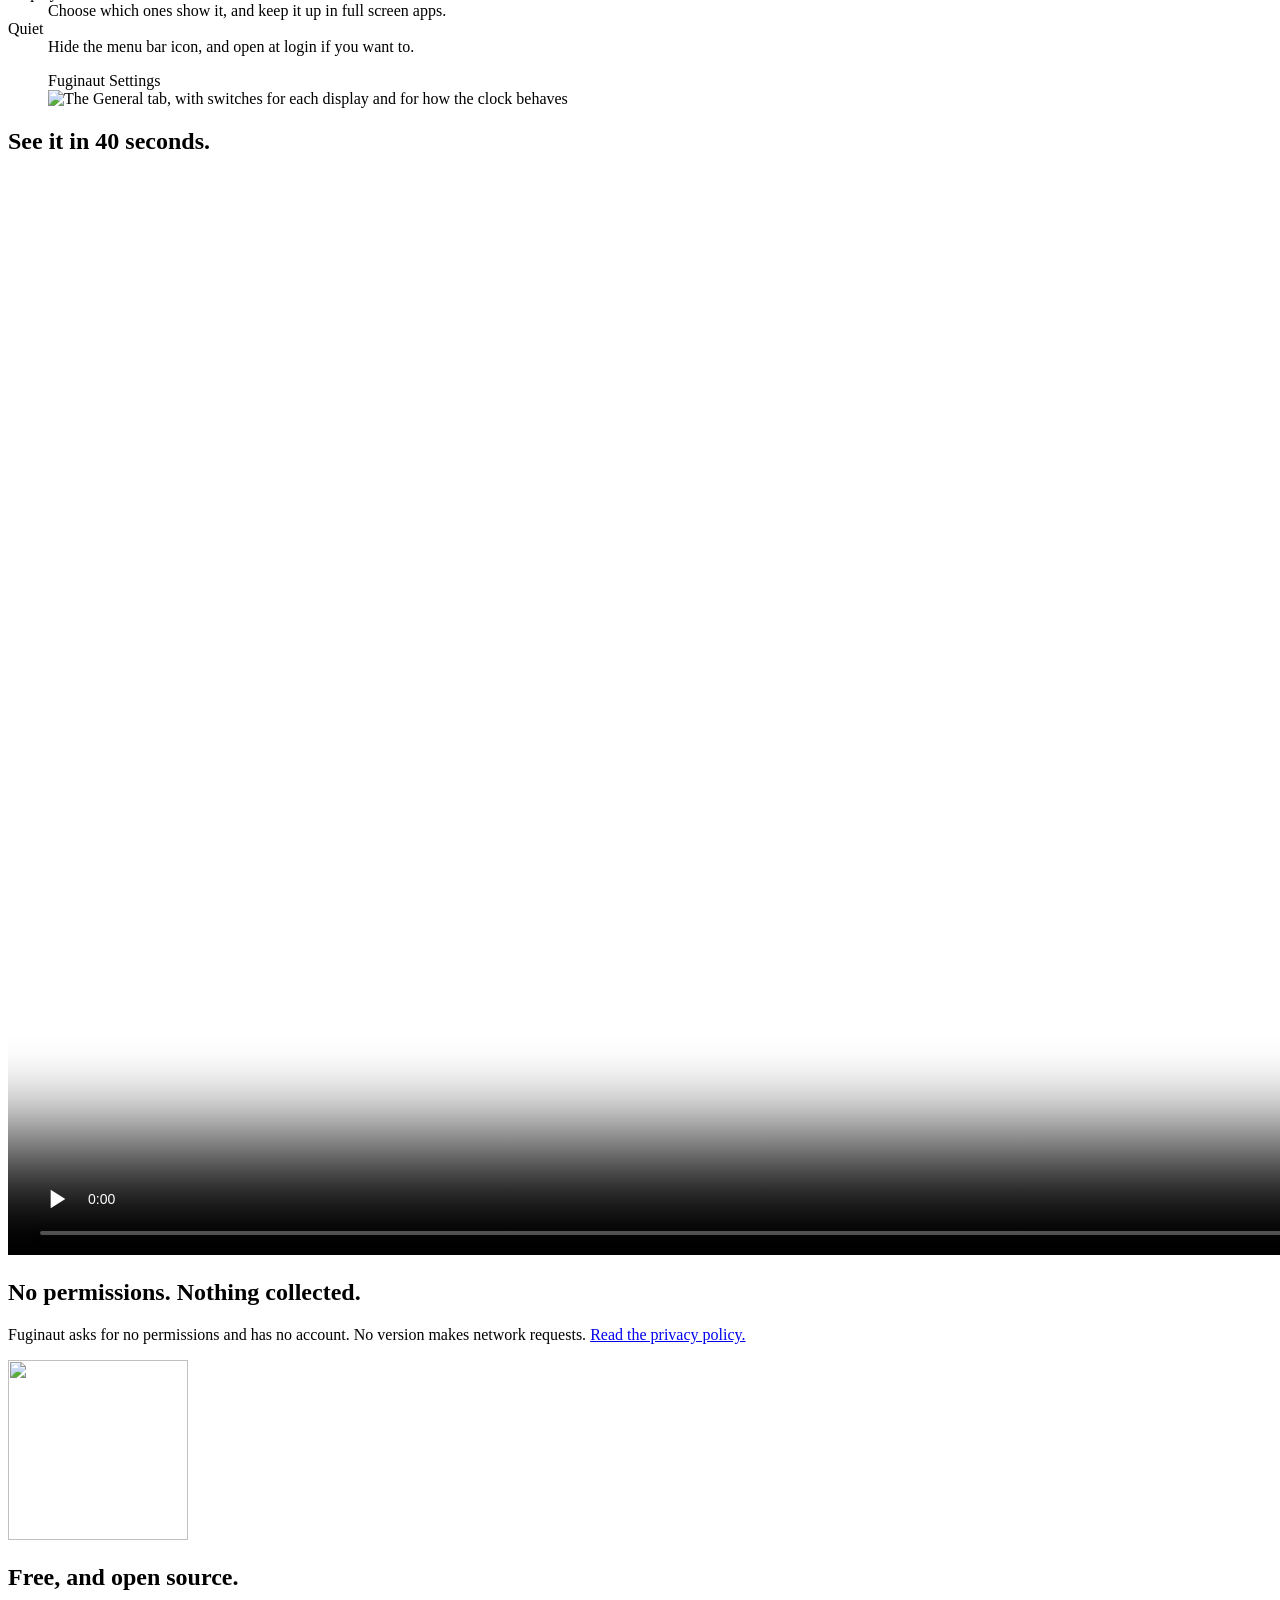
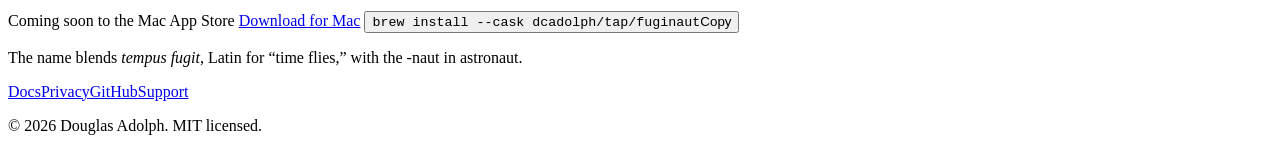
==== commit fe16f2d2: "List the new languages, numerals, and calendars on the site" ====
--- a/site/index.html
+++ b/site/index.html
@@ -263,11 +263,12 @@
       <h2>Your language, your numerals, your calendar.</h2>
       <p class="say">Mix them freely.</p>
       <ul class="stats">
-        <li><b>27</b>languages</li>
-        <li><b>17</b>sets of numerals</li>
-        <li><b>12</b>calendars</li>
+        <li><b>73</b>languages</li>
+        <li><b>22</b>sets of numerals</li>
+        <li><b>24</b>calendars</li>
       </ul>
       <dl class="facts">
+        <div><dt>Calendars</dt><dd>Gregorian, Islamic, Hebrew, Persian, Chinese, Japanese, Minguo, and more on every Mac. Korean, Vietnamese, Vikram Samvat, and eight Indian regional calendars need macOS 26.</dd></div>
         <div><dt>Word order</dt><dd>Languages other than English use their own word order when the month is written as a word.</dd></div>
         <div><dt>Second zone</dt><dd>Search by city, zone name, or UTC offset, with a label of your own beside it.</dd></div>
       </dl>
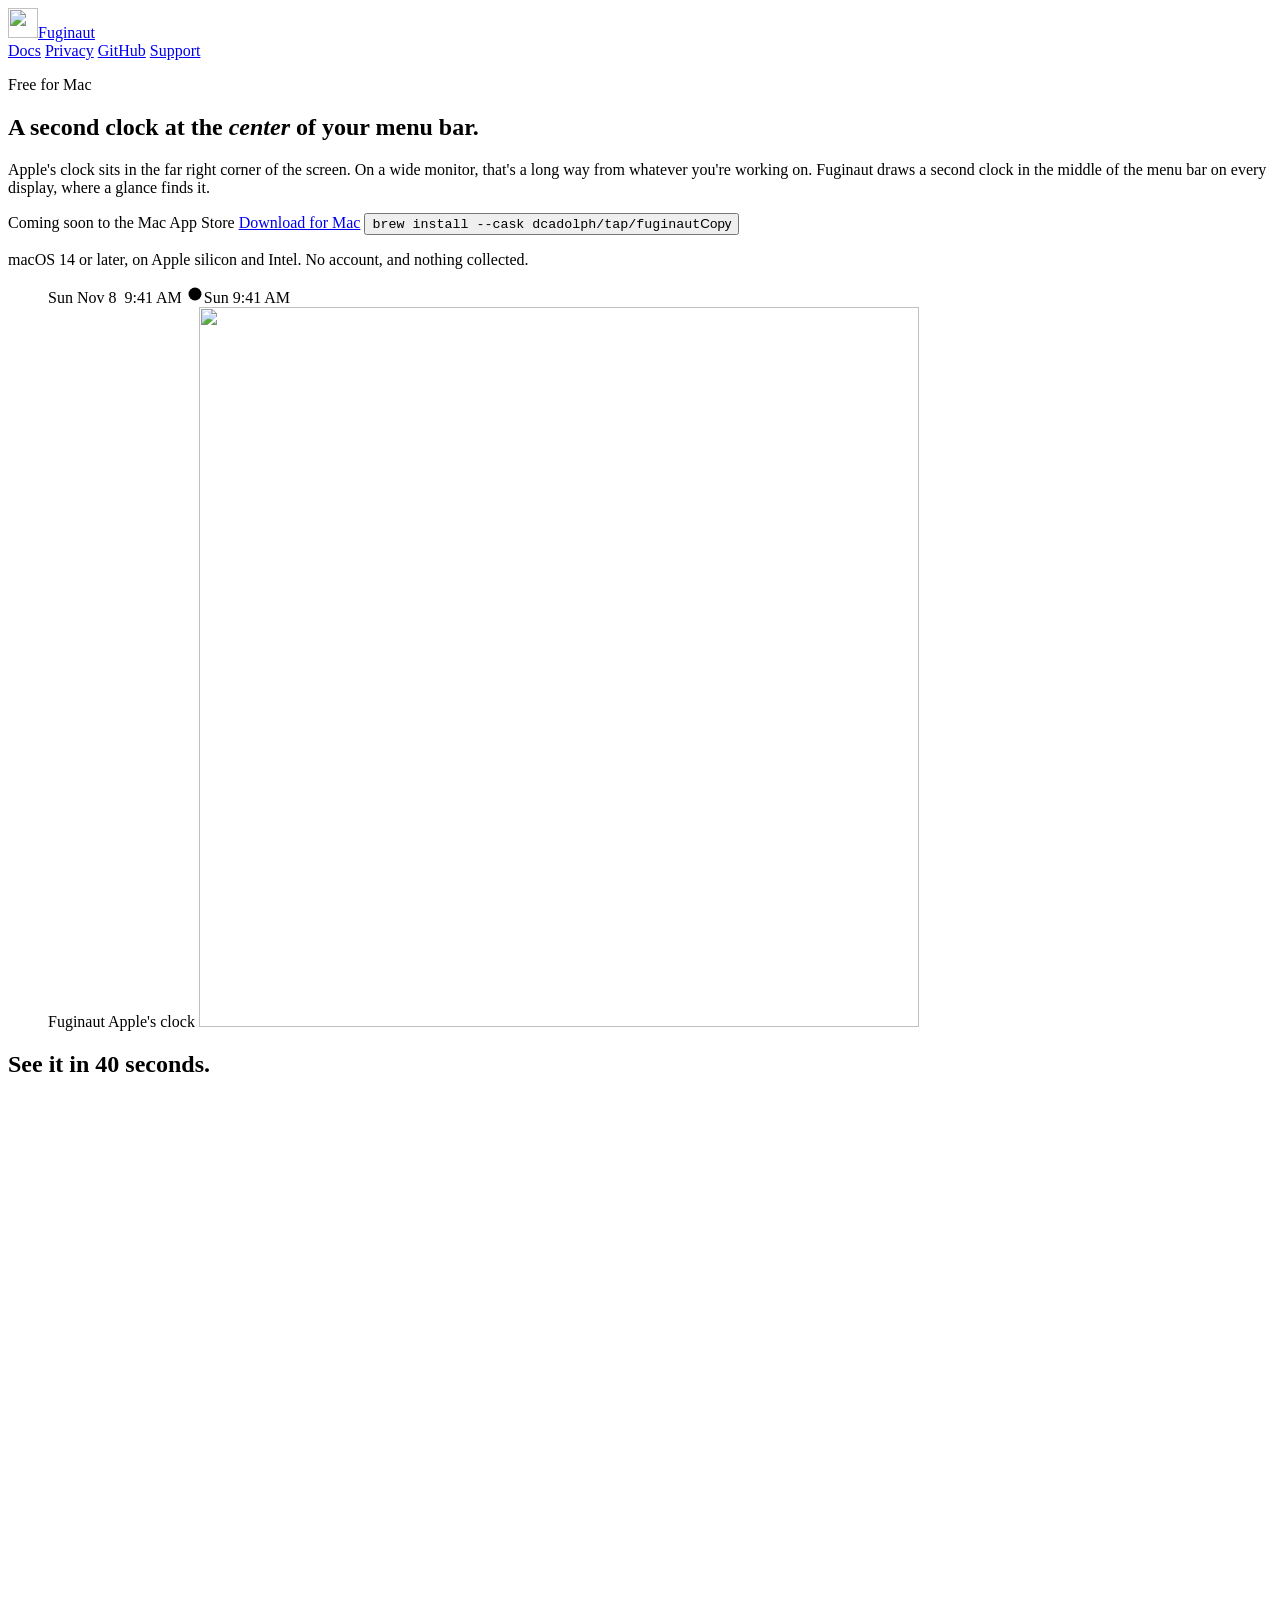
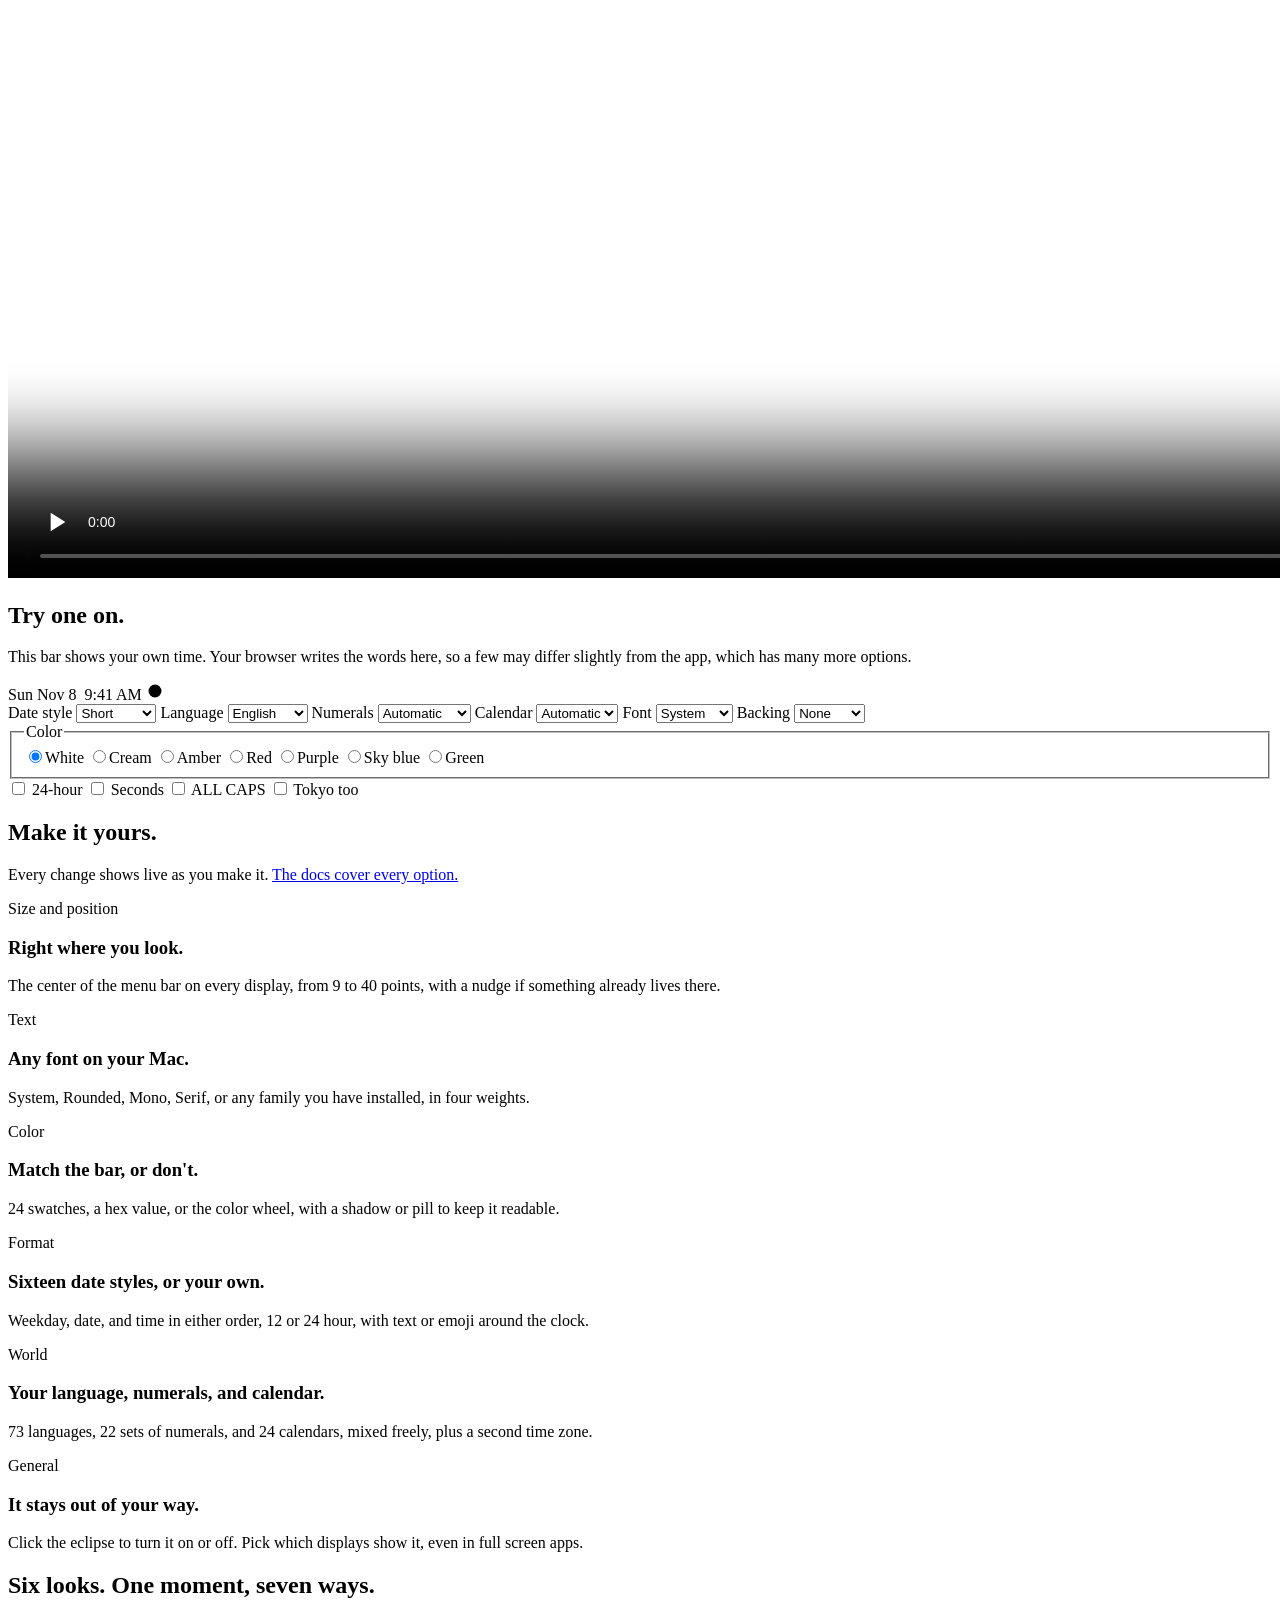
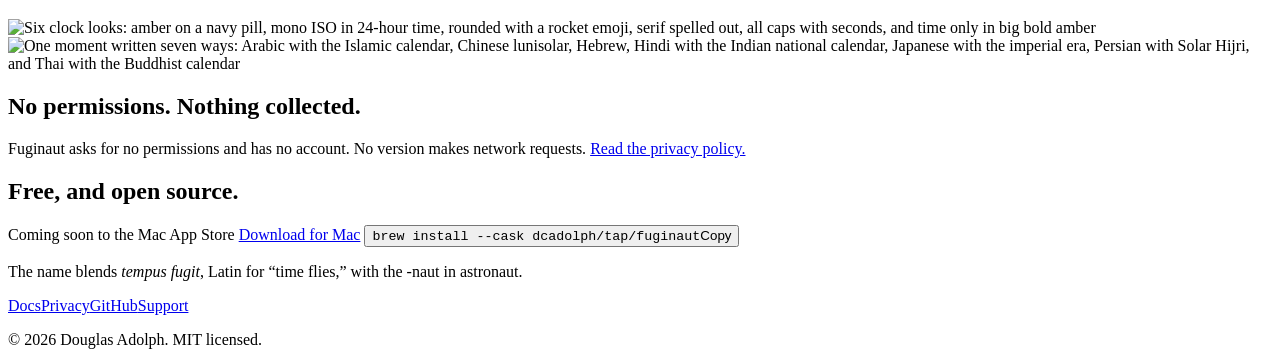
==== commit 9f5d3310: "Declutter the site to one astronaut and a feature grid" ====
--- a/site/index.html
+++ b/site/index.html
@@ -61,7 +61,20 @@
   </div>
 </section>
 
-<section class="band lift play" id="try">
+
+<section class="band watch">
+  <div class="w">
+    <div class="head">
+      <h2>See it in 40 seconds.</h2>
+    </div>
+    <video controls preload="none" poster="/assets/poster.jpg" width="1920" height="1080">
+      <source src="/assets/promo.mp4" type="video/mp4">
+      <track kind="captions" src="/assets/promo.vtt" srclang="en" label="English">
+    </video>
+  </div>
+</section>
+
+<section class="band play" id="try">
   <div class="w">
     <div class="head">
       <h2>Try one on.</h2>
@@ -163,165 +176,62 @@
   </div>
 </section>
 
-<section class="band feature">
-  <div class="w split">
-    <div class="copy-col">
-      <p class="kicker">Size and position</p>
-      <h2>Right where you look.</h2>
-      <p class="say">The clock sits at the center of the menu bar on every display.</p>
-      <dl class="facts">
-        <div><dt>Size</dt><dd>Anywhere from 9 to 40 points.</dd></div>
-        <div><dt>Nudge</dt><dd>Up to 600 points either way, if something else already lives there.</dd></div>
-        <div><dt>Notch</dt><dd>The clock slides beside the notch when it fits.</dd></div>
-        <div><dt>Laptops</dt><dd>A laptop's own screen starts with the clock off while an external display is connected. Turn it on from General.</dd></div>
-      </dl>
-    </div>
-    <figure class="shot">
-      <figcaption class="chrome" aria-hidden="true"><i></i><i></i><i></i><span>Fuginaut Settings</span></figcaption>
-      <picture>
-        <source srcset="/assets/settings-size-light.png" media="(prefers-color-scheme: light)">
-        <img src="/assets/settings-size-dark.png" alt="The Size tab, with a slider for the clock's size and a nudge off the center of the bar" width="540" height="363" loading="lazy">
-      </picture>
-    </figure>
-  </div>
-</section>
-
-<section class="band lift feature">
-  <div class="w split flip">
-    <div class="copy-col">
-      <p class="kicker">Text</p>
-      <h2>Any font on your Mac.</h2>
-      <p class="say">Use one of the built-in looks, or any font family you have installed.</p>
-      <dl class="facts">
-        <div><dt>Font</dt><dd>System, Rounded, Mono, Serif, or your own.</dd></div>
-        <div><dt>Weight</dt><dd>Four to choose from.</dd></div>
-        <div><dt>Capitals</dt><dd>As written, ALL CAPS, or lowercase.</dd></div>
-      </dl>
-    </div>
-    <figure class="shot">
-      <figcaption class="chrome" aria-hidden="true"><i></i><i></i><i></i><span>Fuginaut Settings</span></figcaption>
-      <picture>
-        <source srcset="/assets/settings-text-light.png" media="(prefers-color-scheme: light)">
-        <img src="/assets/settings-text-dark.png" alt="The Text tab, with pickers for the font, its weight, and capitals" width="540" height="344" loading="lazy">
-      </picture>
-    </figure>
-  </div>
-</section>
-
-<section class="band feature">
-  <div class="w split">
-    <div class="copy-col">
-      <p class="kicker">Color</p>
-      <h2>Match the bar,<br> or don't.</h2>
-      <p class="say">White on a dark menu bar and black on a light one, until you pick your own.</p>
-      <dl class="facts">
-        <div><dt>Color</dt><dd>24 swatches, a hex value, or the color wheel.</dd></div>
-        <div><dt>Backing</dt><dd>A shadow or a pill keeps the text readable over busy wallpaper.</dd></div>
-        <div><dt>Contrast</dt><dd>The backing picks a contrasting color on its own, or you choose one the same three ways.</dd></div>
-      </dl>
-    </div>
-    <figure class="shot">
-      <figcaption class="chrome" aria-hidden="true"><i></i><i></i><i></i><span>Fuginaut Settings</span></figcaption>
-      <picture>
-        <source srcset="/assets/settings-color-light.png" media="(prefers-color-scheme: light)">
-        <img src="/assets/settings-color-dark.png" alt="The Color tab, with a grid of swatches, a hex field, and the color wheel for the text and its backing" width="540" height="656" loading="lazy">
-      </picture>
-    </figure>
-  </div>
-</section>
-
-<section class="band lift feature">
-  <div class="w split flip">
-    <div class="copy-col">
-      <p class="kicker">Format</p>
-      <h2>Sixteen date styles, or write your own.</h2>
-      <p class="say">Short, long, day first, with the year, numeric, dotted, ISO, ISO week, day of year, and more.</p>
-      <dl class="facts">
-        <div><dt>Layout</dt><dd>Show or hide the weekday, date, and time, put either first, with seven choices for what goes between them.</dd></div>
-        <div><dt>Time</dt><dd>12-hour or 24-hour, with or without seconds, a leading zero, and PM, pm, or neither.</dd></div>
-        <div><dt>Extras</dt><dd>Text or emoji before and after the clock.</dd></div>
-        <div><dt>Custom</dt><dd>A pattern of your own, with ready examples and a menu of pattern letters.</dd></div>
-      </dl>
-    </div>
-    <figure class="shot">
-      <figcaption class="chrome" aria-hidden="true"><i></i><i></i><i></i><span>Fuginaut Settings</span></figcaption>
-      <picture>
-        <source srcset="/assets/settings-format-light.png" media="(prefers-color-scheme: light)">
-        <img src="/assets/settings-format-dark.png" alt="The Format tab, with a date style picker and switches for the weekday, date, time, and order" width="540" height="747" loading="lazy">
-      </picture>
-    </figure>
-  </div>
-  <div class="w wall" tabindex="0" role="region" aria-label="Six clock looks">
+<section class="band lift features">
+  <div class="w">
+    <div class="head">
+      <h2>Make it yours.</h2>
+      <p class="sec-lede">Every change shows live as you make it. <a href="/docs">The docs cover every option.</a></p>
+    </div>
+    <div class="grid">
+      <div class="card">
+        <p class="kicker">Size and position</p>
+        <h3>Right where you look.</h3>
+        <p>The center of the menu bar on every display, from 9 to 40 points, with a nudge if something already lives there.</p>
+      </div>
+      <div class="card">
+        <p class="kicker">Text</p>
+        <h3>Any font on your Mac.</h3>
+        <p>System, Rounded, Mono, Serif, or any family you have installed, in four weights.</p>
+      </div>
+      <div class="card">
+        <p class="kicker">Color</p>
+        <h3>Match the bar, or don't.</h3>
+        <p>24 swatches, a hex value, or the color wheel, with a shadow or pill to keep it readable.</p>
+      </div>
+      <div class="card">
+        <p class="kicker">Format</p>
+        <h3>Sixteen date styles, or your own.</h3>
+        <p>Weekday, date, and time in either order, 12 or 24 hour, with text or emoji around the clock.</p>
+      </div>
+      <div class="card">
+        <p class="kicker">World</p>
+        <h3>Your language, numerals, and calendar.</h3>
+        <p>73 languages, 22 sets of numerals, and 24 calendars, mixed freely, plus a second time zone.</p>
+      </div>
+      <div class="card">
+        <p class="kicker">General</p>
+        <h3>It stays out of your way.</h3>
+        <p>Click the eclipse to turn it on or off. Pick which displays show it, even in full screen apps.</p>
+      </div>
+    </div>
+  </div>
+</section>
+
+<section class="band walls">
+  <div class="w">
+    <div class="head">
+      <h2>Six looks. One moment, seven ways.</h2>
+    </div>
+  <div class="wall" tabindex="0" role="region" aria-label="Six clock looks">
     <img src="/assets/styles-wall.jpg" alt="Six clock looks: amber on a navy pill, mono ISO in 24-hour time, rounded with a rocket emoji, serif spelled out, all caps with seconds, and time only in big bold amber" width="1400" height="634" loading="lazy">
   </div>
-</section>
-
-<section class="band feature">
-  <div class="w split">
-    <div class="copy-col">
-      <p class="kicker">World</p>
-      <h2>Your language, your numerals, your calendar.</h2>
-      <p class="say">Mix them freely.</p>
-      <ul class="stats">
-        <li><b>73</b>languages</li>
-        <li><b>22</b>sets of numerals</li>
-        <li><b>24</b>calendars</li>
-      </ul>
-      <dl class="facts">
-        <div><dt>Calendars</dt><dd>Gregorian, Islamic, Hebrew, Persian, Chinese, Japanese, Minguo, and more on every Mac. Korean, Vietnamese, Vikram Samvat, and eight Indian regional calendars need macOS 26.</dd></div>
-        <div><dt>Word order</dt><dd>Languages other than English use their own word order when the month is written as a word.</dd></div>
-        <div><dt>Second zone</dt><dd>Search by city, zone name, or UTC offset, with a label of your own beside it.</dd></div>
-      </dl>
-    </div>
-    <figure class="shot">
-      <figcaption class="chrome" aria-hidden="true"><i></i><i></i><i></i><span>Fuginaut Settings</span></figcaption>
-      <picture>
-        <source srcset="/assets/settings-world-light.png" media="(prefers-color-scheme: light)">
-        <img src="/assets/settings-world-dark.png" alt="The World tab, with pickers for language, numerals, and calendar, and a second time zone set to Tokyo" width="540" height="496" loading="lazy">
-      </picture>
-    </figure>
-  </div>
-  <div class="w wall" tabindex="0" role="region" aria-label="One moment written seven ways">
+  <div class="wall" tabindex="0" role="region" aria-label="One moment written seven ways">
     <img src="/assets/world-wall.jpg" alt="One moment written seven ways: Arabic with the Islamic calendar, Chinese lunisolar, Hebrew, Hindi with the Indian national calendar, Japanese with the imperial era, Persian with Solar Hijri, and Thai with the Buddhist calendar" width="1400" height="656" loading="lazy">
   </div>
-</section>
-
-<section class="band lift feature">
-  <div class="w split flip">
-    <div class="copy-col">
-      <p class="kicker">General</p>
-      <h2>It stays out of your way.</h2>
-      <p class="say">Click the eclipse in the menu bar to turn the clock on and off.</p>
-      <dl class="facts">
-        <div><dt>Eclipse</dt><dd>Amber while the clock is on, plain while it's off. Right-click it for the menu.</dd></div>
-        <div><dt>Clicks</dt><dd>Click the clock to open settings, or let clicks pass straight through.</dd></div>
-        <div><dt>Displays</dt><dd>Choose which ones show it, and keep it up in full screen apps.</dd></div>
-        <div><dt>Quiet</dt><dd>Hide the menu bar icon, and open at login if you want to.</dd></div>
-      </dl>
-    </div>
-    <figure class="shot">
-      <figcaption class="chrome" aria-hidden="true"><i></i><i></i><i></i><span>Fuginaut Settings</span></figcaption>
-      <picture>
-        <source srcset="/assets/settings-general-light.png" media="(prefers-color-scheme: light)">
-        <img src="/assets/settings-general-dark.png" alt="The General tab, with switches for each display and for how the clock behaves" width="540" height="522" loading="lazy">
-      </picture>
-    </figure>
-  </div>
-</section>
-
-<section class="band watch">
-  <div class="w">
-    <div class="head">
-      <h2>See it in 40 seconds.</h2>
-    </div>
-    <video controls preload="none" poster="/assets/poster.jpg" width="1920" height="1080">
-      <source src="/assets/promo.mp4" type="video/mp4">
-      <track kind="captions" src="/assets/promo.vtt" srclang="en" label="English">
-    </video>
-  </div>
-</section>
-
-<section class="band lift quiet">
+  </div>
+</section>
+
+<section class="band quiet">
   <div class="w">
     <div class="head">
       <h2>No permissions. Nothing collected.</h2>
@@ -330,9 +240,8 @@
   </div>
 </section>
 
-<section class="band get" id="get">
-  <div class="w">
-    <img src="/assets/astronaut.png" alt="" width="180" height="180" loading="lazy">
+<section class="band lift get" id="get">
+  <div class="w">
     <h2>Free, and open source.</h2>
     <div class="cta">
       <span class="btn soon" aria-disabled="true">Coming soon to the Mac App Store</span>
